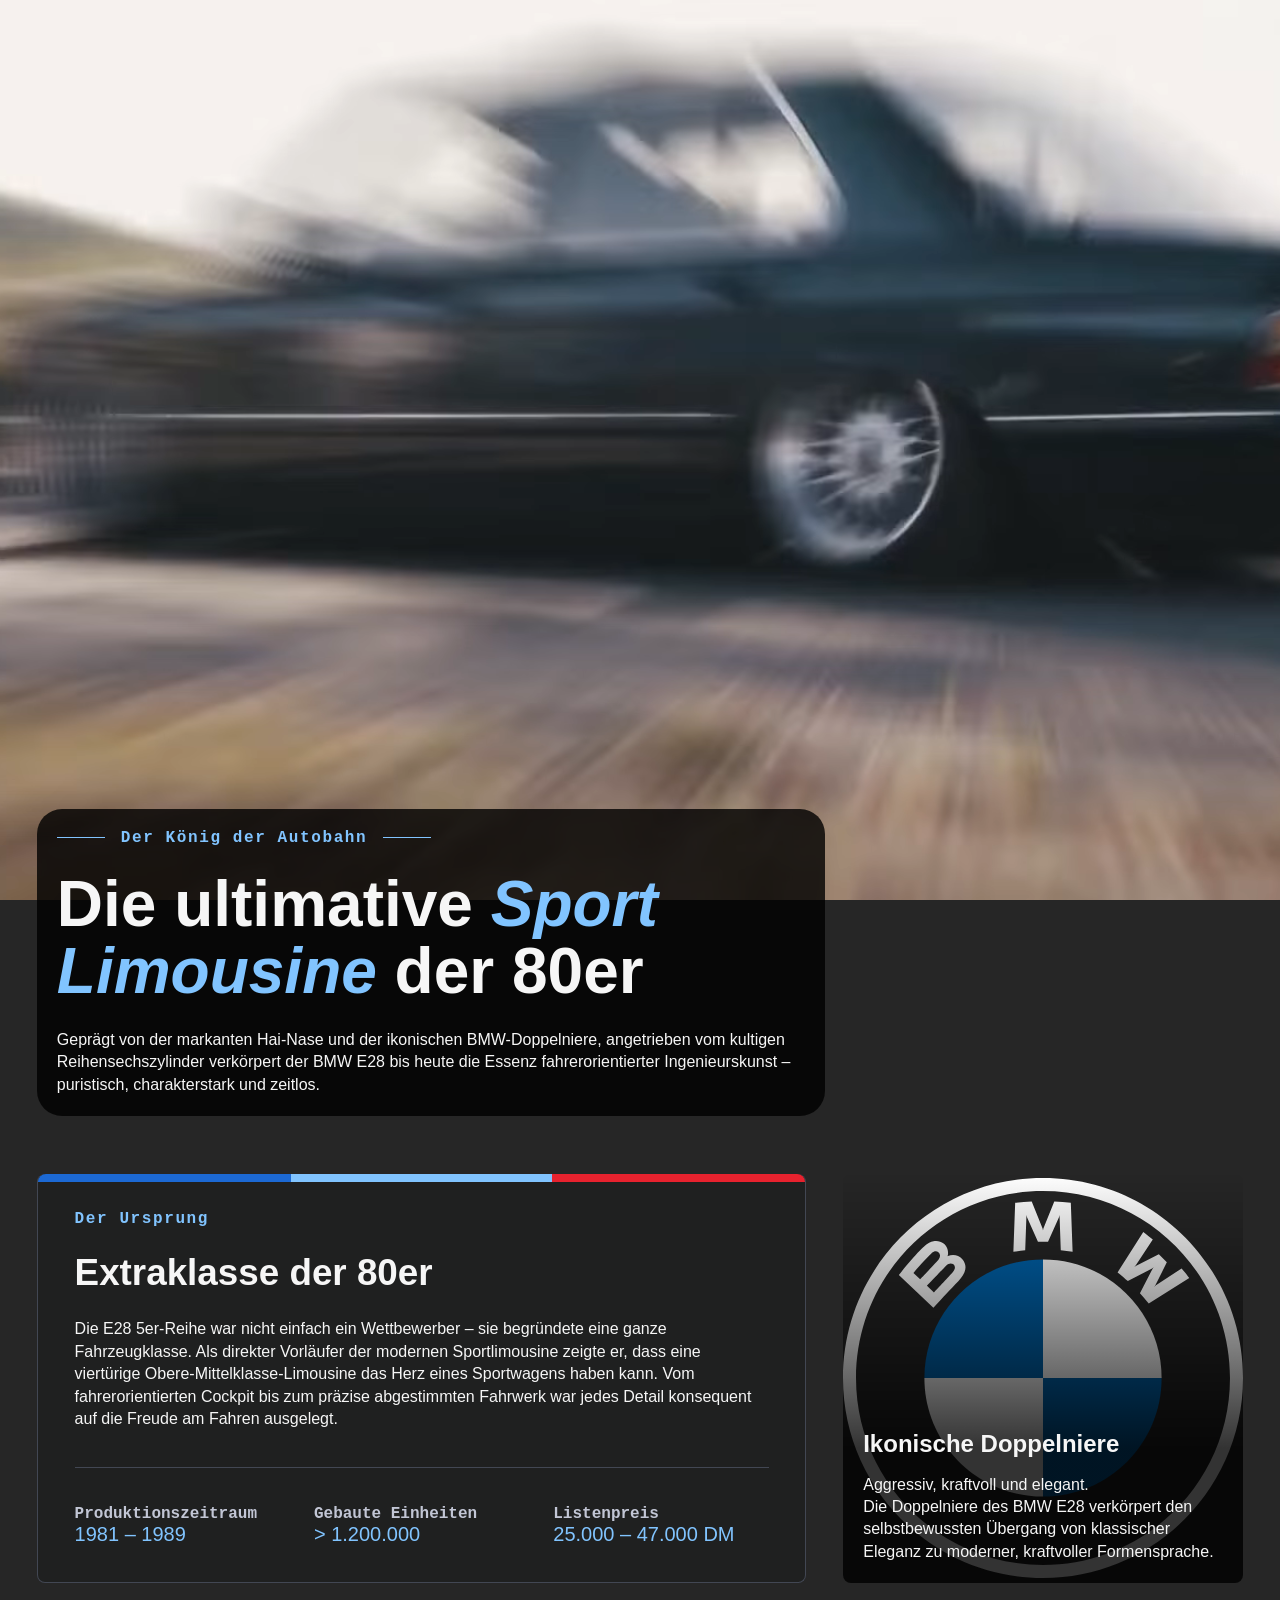
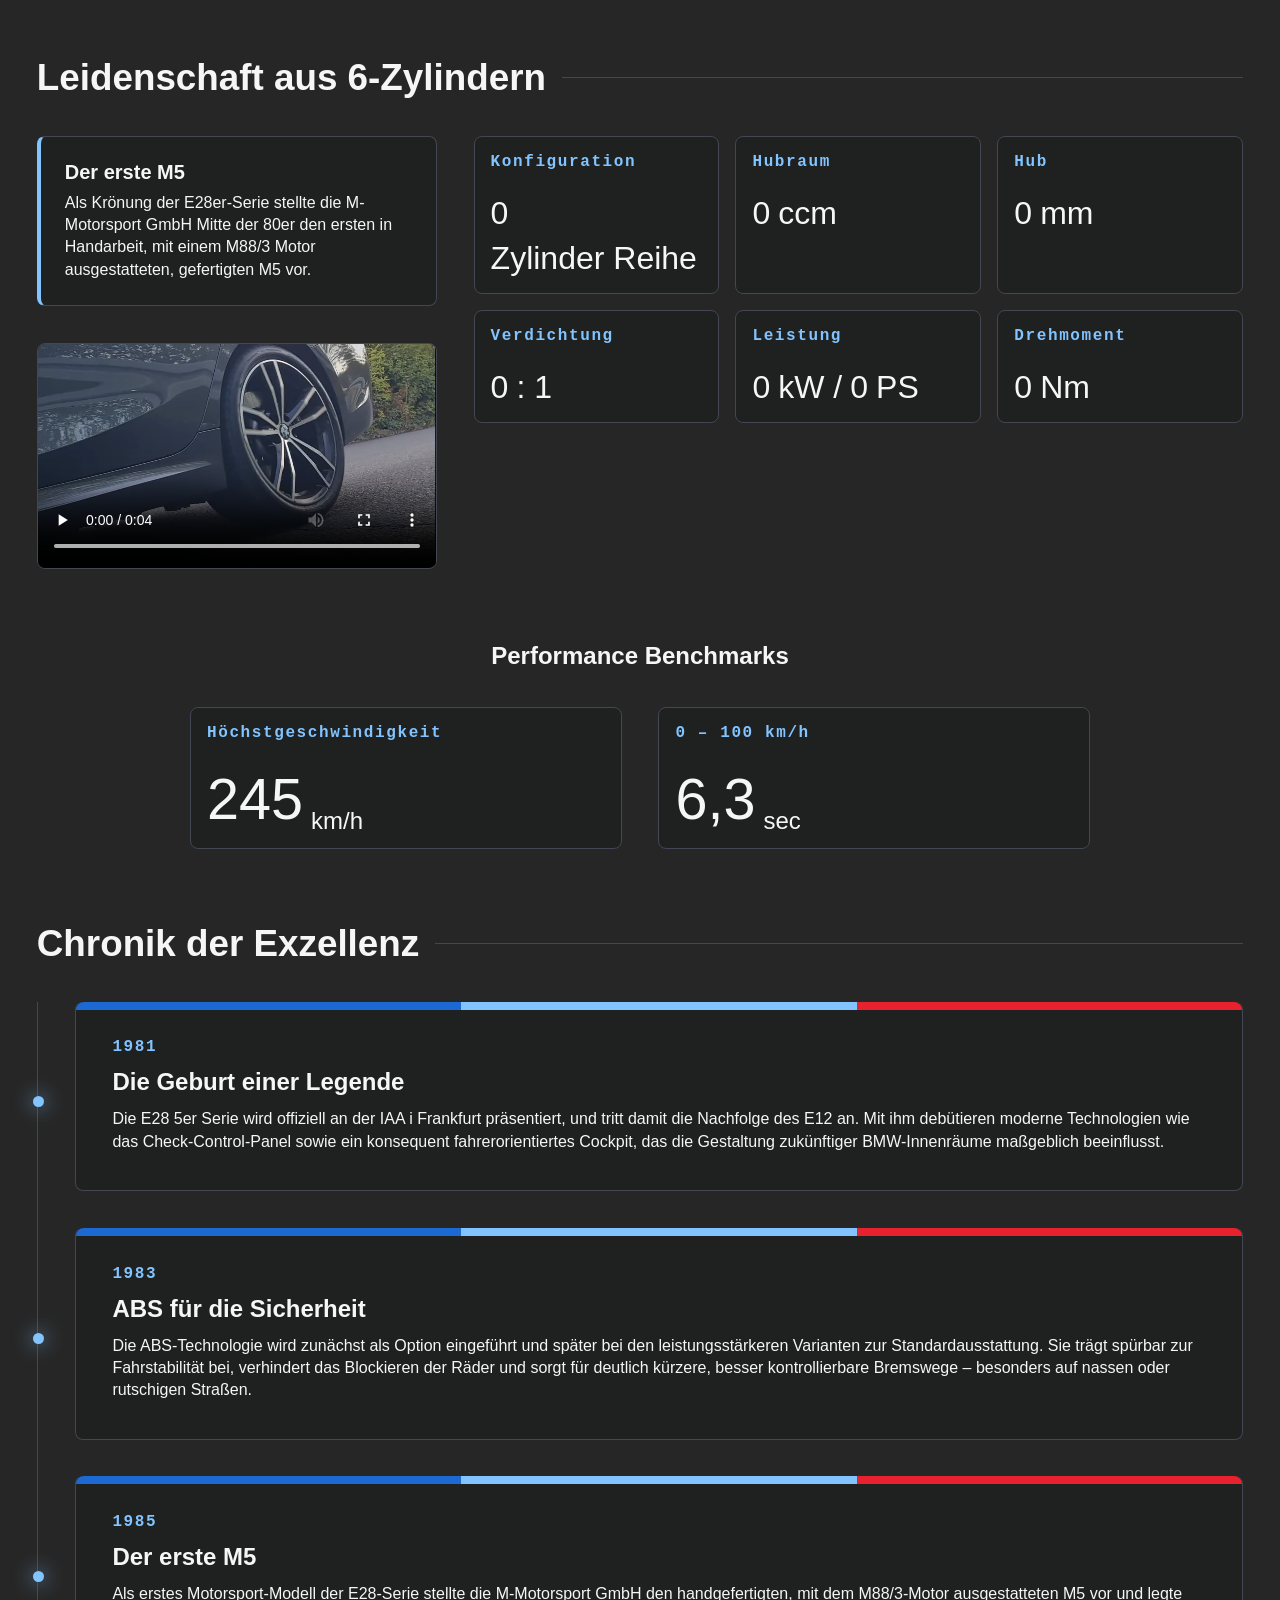
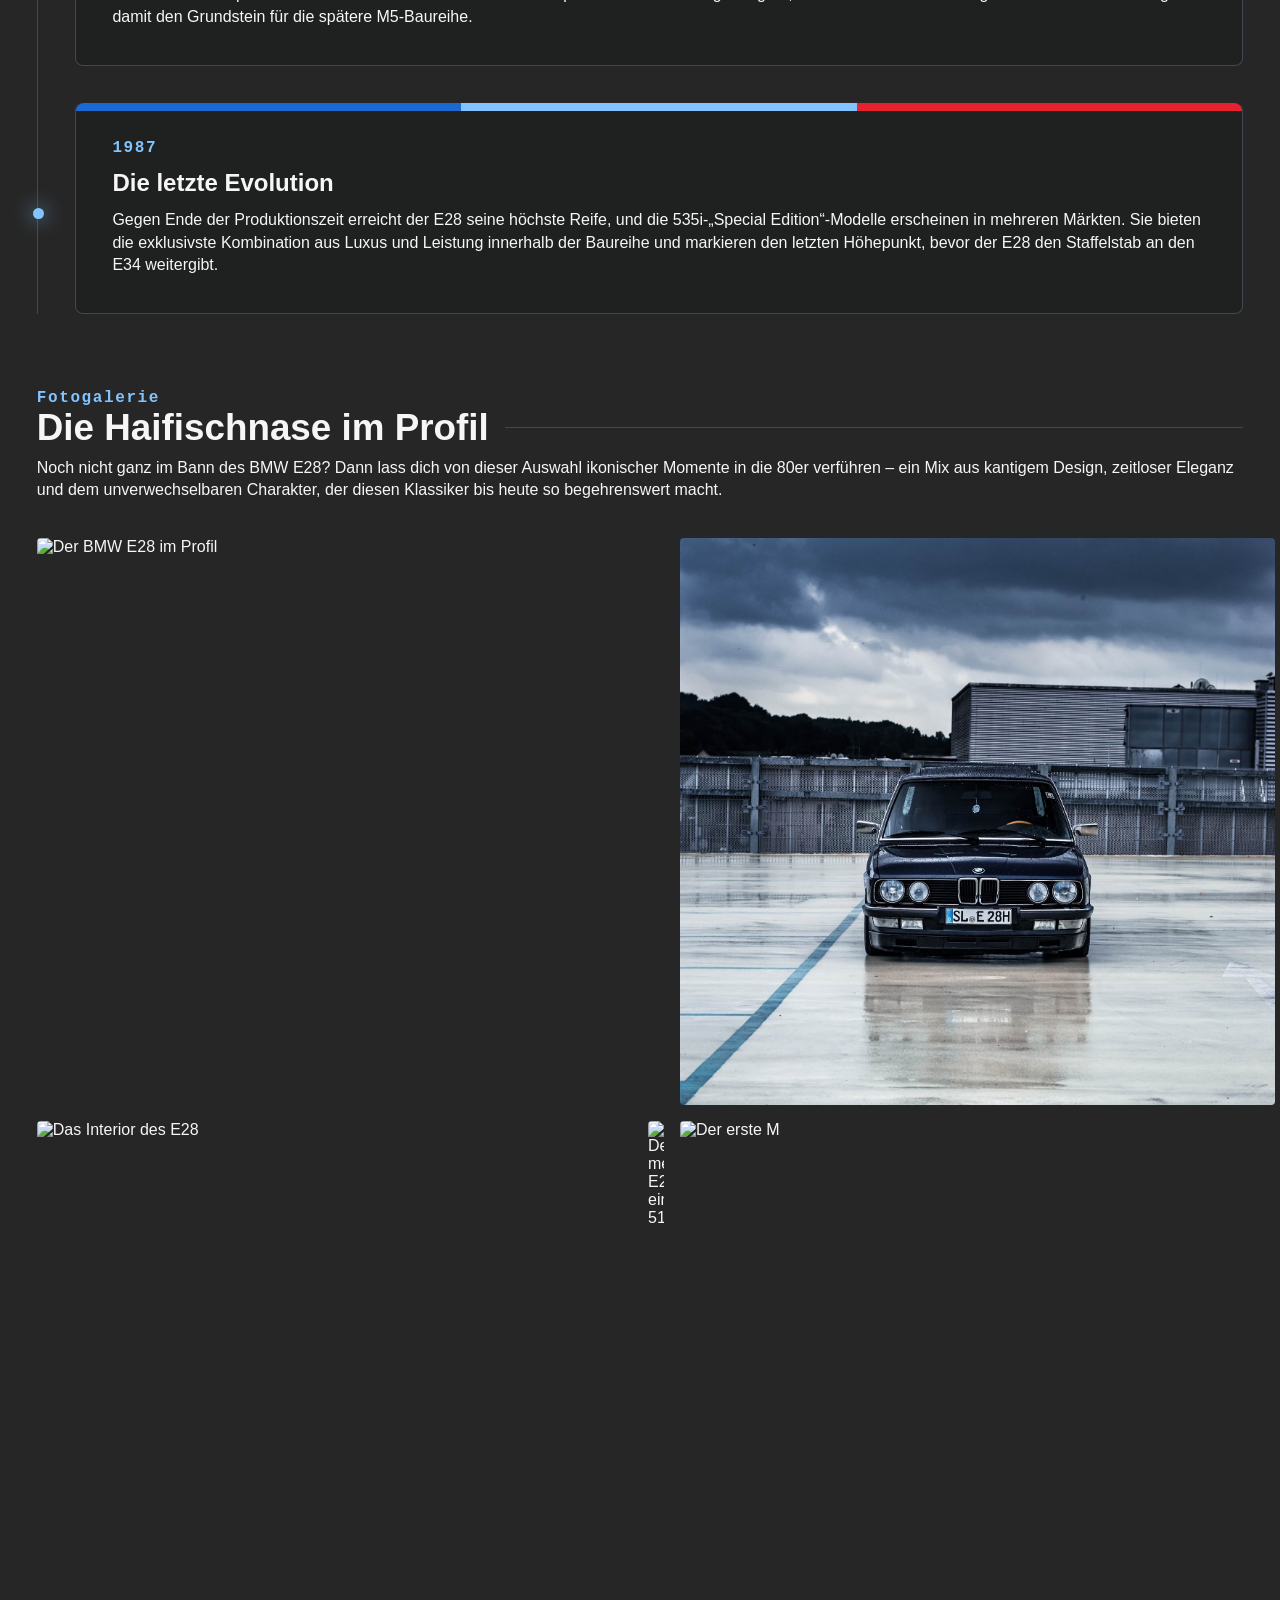
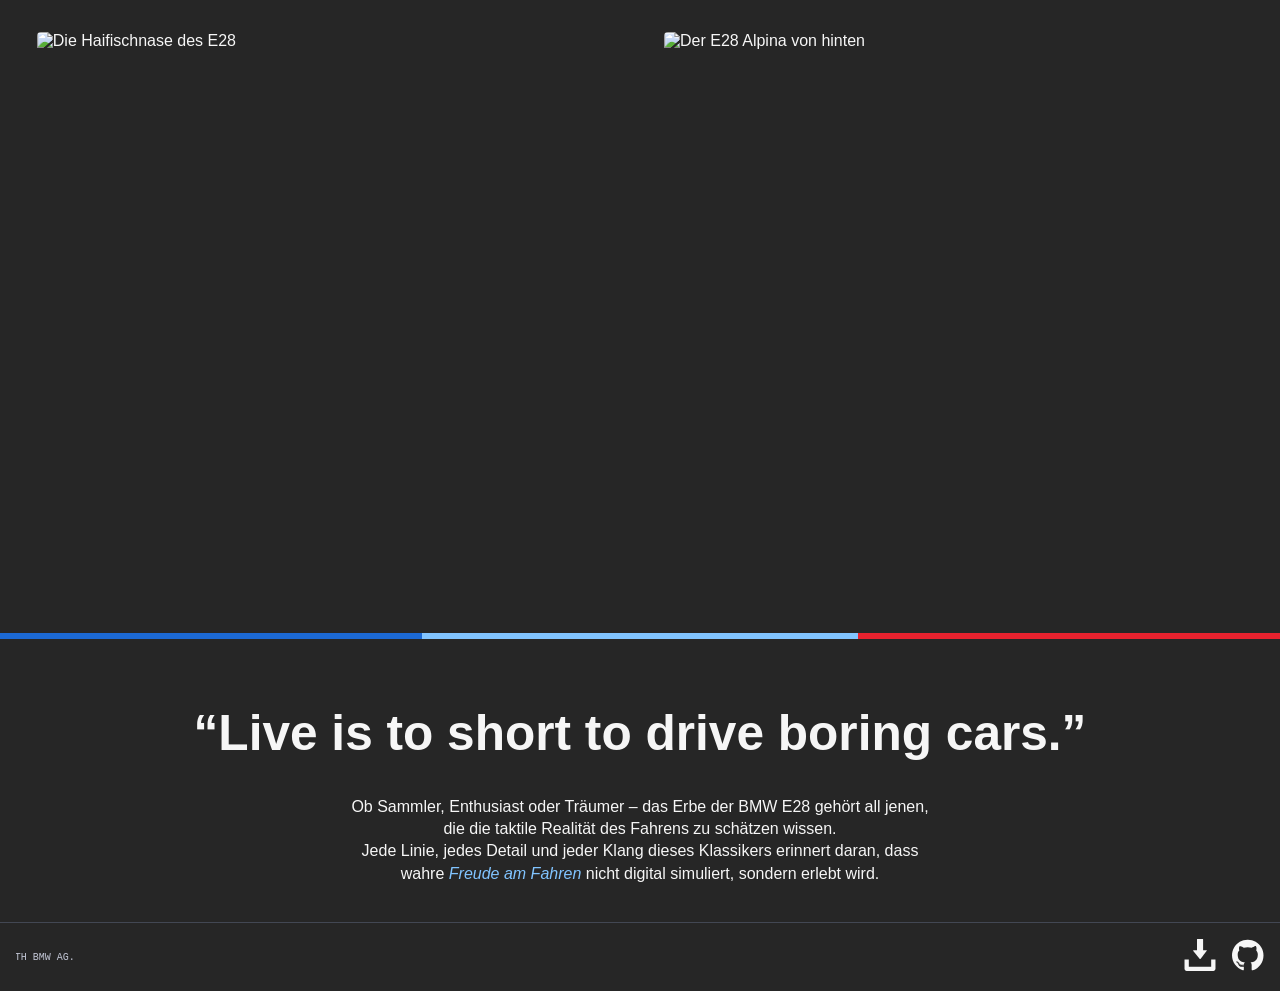
==== Jannis/index.html @ 1a9ba182 "feat: add Jannis" ====
<!DOCTYPE html>
<html lang="de">

<head>
    <meta charset="UTF-8">
    <meta name="viewport" content="width=device-width, initial-scale=1.0">
    <meta name="robots" content="no-index">
    <meta name="description" content="Eine Liebhaberseite für den BMW E28, ein Autobahnstar der Extraklasse in den 80ern.">
    <meta name="keywords" content="BMW, E28, 520i, cars, oldtimer">
    <meta name="author" content="Jannis Dickel">
    <link rel="shortcut icon" href="./favicon.ico" type="image/x-icon">
    <link rel="stylesheet" href="style.css">
    <title>BMW E28</title>
</head>

<body>
    <section class="vid">
        <div class="holder">
            <video preload="auto" autoplay muted loop playsinline>
                <source src="./assets/e28.mp4" type="video/mp4">
                <source src="./assets/e28.webm" type="video/webm">
                <source src="./assets/e28.avi" type="video/avi">
                Dieser Browser unterstützt keine Video-tags!
            </video>
        </div>
        <div class="story">
            <div>
                <div class="banner">
                    <div class="headline">
                        <span class="tagline">Der König der Autobahn</span>
                    </div>
                    <h1>
                        Die ultimative <span class="highlight-span">Sport Limousine</span> der 80er
                    </h1>
                    <p>
                        Geprägt von der markanten Hai-Nase und der ikonischen BMW-Doppelniere, angetrieben vom kultigen
                        Reihensechszylinder verkörpert der BMW E28 bis heute die Essenz fahrerorientierter
                        Ingenieurskunst &#8211; puristisch, charakterstark und zeitlos.
                    </p>
                </div>

                <div id="faf">
                    <div class="card">
                        <div class="text-section">
                            <span class="tagline">Der Ursprung</span>
                            <h2>Extraklasse der 80er</h2>
                            <p>
                                Die E28 5er-Reihe war nicht einfach ein Wettbewerber &#8211; sie begründete eine ganze
                                Fahrzeugklasse. Als direkter Vorläufer der modernen Sportlimousine zeigte er, dass eine
                                viertürige
                                Obere-Mittelklasse-Limousine das Herz eines Sportwagens haben kann. Vom
                                fahrerorientierten Cockpit
                                bis zum präzise abgestimmten Fahrwerk war jedes Detail konsequent auf die Freude am
                                Fahren
                                ausgelegt.
                            </p>
                        </div>

                        <div class="modell-data">

                            <div class="modell-data-box">
                                <h3>Produktionszeitraum</h3>
                                <p>1981 &#8211; 1989</p>
                            </div>
                            <div class="modell-data-box">
                                <h3>Gebaute Einheiten</h3>
                                <p>> 1.200.000</p>
                            </div>
                            <div class="modell-data-box">
                                <h3>Listenpreis</h3>
                                <p>25.000 &#8211; 47.000 DM</p>
                            </div>

                        </div>
                    </div>

                    <figure class="img-card">
                        <div></div>
                        <figcaption class="text-section">
                                <h2>Ikonische Doppelniere</h2>
                                <p>
                                    Aggressiv, kraftvoll und elegant. <br>
                                    Die Doppelniere des BMW E28 verkörpert den selbstbewussten Übergang
                                    von klassischer Eleganz zu moderner, kraftvoller Formensprache.
                                </p>
                            </figcaption>
                    </figure>

                </div>
            </div>
        </div>
    </section>

    <div id="wrapper">
        <section id="specs">
            <h2>Leidenschaft aus 6-Zylindern</h2>
            <div>
                <div class="specs">
                    <div class="left-text">
                        <div class="text-section">
                            <h3>Der erste M5</h3>
                            <p>
                                Als Krönung der E28er-Serie stellte die M-Motorsport GmbH Mitte der 80er den ersten in
                                Handarbeit, mit einem M88/3 Motor ausgestatteten, gefertigten M5 vor.
                            </p>
                        </div>

                        <video controls preload="auto" playsinline>
                            <source src="./assets/BMWShot.mp4" type="video/mp4">
                            <source src="./assets/BMWShot.webm" type="video/webm">
                            <source src="./assets/BMWShot.avi" type="video/avi">
                            Dieser Browser unterstützt keine Video-tags!
                        </video>
                    </div>

                    <div class="spec-grid">
                        <div class="spec-box">
                            <div class="icon"></div>
                            <h4>Konfiguration</h4>
                            <div class="counter">
                                <span data-count="6">0</span>
                                <p>Zylinder Reihe</p>
                            </div>
                        </div>
                        <div class="spec-box">
                            <div class="icon"></div>
                            <h4>Hubraum</h4>
                            <div class="counter">
                                <span data-count="3453">0</span>
                                <p>ccm</p>
                            </div>
                        </div>
                        <div class="spec-box">
                            <div class="icon"></div>
                            <h4>Hub</h4>
                            <div class="counter">
                                <span data-count="84">0</span>
                                <p>mm</p>
                            </div>
                        </div>
                        <div class="spec-box">
                            <div class="icon"></div>
                            <h4>Verdichtung</h4>
                            <div class="counter">
                                <span data-count="10.5">0</span>
                                <p>: 1</p>
                            </div>
                        </div>
                        <div class="spec-box">
                            <div class="icon"></div>
                            <h4>Leistung</h4>
                            <div class="counter">
                                <span data-count="240">0</span>
                                <p>kW /</p>
                                <span data-count="286">0</span>
                                <p>PS</p>
                            </div>
                        </div>
                        <div class="spec-box">
                            <div class="icon"></div>
                            <h4>Drehmoment</h4>
                            <div class="counter">
                                <span data-count="340">0</span>
                                <p>Nm</p>
                            </div>
                        </div>
                    </div>
                </div>
            </div>
        </section>

        <section id="performance-benchmarks">
            <h3>Performance Benchmarks</h3>
            <div>
                <div class="performance-card">
                    <h4>Höchstgeschwindigkeit</h4>
                    <div>
                        <span>245</span>
                        <p>km/h</p>
                    </div>
                </div>
                <div class="performance-card">
                    <h4>0 &#8211; 100 km/h</h4>
                    <div>
                        <span>6,3</span>
                        <p>sec</p>
                    </div>
                </div>
            </div>
        </section>

        <section id="history">
            <h2>Chronik der Exzellenz</h2>

            <div class="timeline">
                <div class="card timeline-box">
                    <div class="spot"></div>
                    <span class="tagline">1981</span>
                    <h3>Die Geburt einer Legende</h3>
                    <p>
                        Die E28 5er Serie wird offiziell an der IAA i Frankfurt präsentiert, und tritt damit die
                        Nachfolge
                        des E12 an. Mit ihm debütieren moderne Technologien wie das Check-Control-Panel sowie ein
                        konsequent
                        fahrerorientiertes Cockpit, das die Gestaltung zukünftiger BMW-Innenräume maßgeblich
                        beeinflusst.
                    </p>
                </div>

                <div class="card timeline-box">
                    <div class="spot"></div>
                    <span class="tagline">1983</span>
                    <h3>ABS für die Sicherheit</h3>
                    <p>
                        Die ABS-Technologie wird zunächst als Option eingeführt und später bei den leistungsstärkeren
                        Varianten zur Standardausstattung. Sie trägt spürbar zur Fahrstabilität bei, verhindert das
                        Blockieren der Räder und sorgt für deutlich kürzere, besser kontrollierbare Bremswege &#8211;
                        besonders auf nassen oder rutschigen Straßen.
                    </p>
                </div>

                <div class="card timeline-box">
                    <div class="spot"></div>
                    <span class="tagline">1985</span>
                    <h3>Der erste M5</h3>
                    <p>
                        Als erstes Motorsport-Modell der E28-Serie stellte die M-Motorsport GmbH den handgefertigten,
                        mit
                        dem M88/3-Motor ausgestatteten M5 vor und legte damit den Grundstein für die spätere
                        M5-Baureihe.
                    </p>
                </div>

                <div class="card timeline-box">
                    <div class="spot"></div>
                    <span class="tagline">1987</span>
                    <h3>Die letzte Evolution</h3>
                    <p>
                        Gegen Ende der Produktionszeit erreicht der E28 seine höchste Reife, und die 535i-„Special
                        Edition“-Modelle erscheinen in mehreren Märkten. Sie bieten die exklusivste Kombination aus
                        Luxus
                        und Leistung innerhalb der Baureihe und markieren den letzten Höhepunkt, bevor der E28 den
                        Staffelstab an den E34 weitergibt.
                    </p>
                </div>

            </div>
        </section>

        <section id="gallery">
            <span class="tagline">Fotogalerie</span>
            <h2>Die Haifischnase im Profil</h2>
            <p>
                Noch nicht ganz im Bann des BMW E28? Dann lass dich von dieser Auswahl ikonischer Momente in die 80er
                verführen &#8211; ein Mix aus kantigem Design, zeitloser Eleganz und dem unverwechselbaren Charakter,
                der
                diesen Klassiker bis heute so begehrenswert macht.
            </p>

            <div class="gallery">
                <img id="tl" src="./assets/gallery-full.jpg" alt="Der BMW E28 im Profil">
                <img id="tr" src="./assets/gallery-front.jpg" alt="Die Front des E28">
                <img id="ml" src="./assets/gallery-interior.webp" alt="Das Interior des E28">
                <img id="mm" src="./assets/gallery-side.jpeg" alt="Der meistverkaufte E28, ein 518i">
                <img id="mr" src="./assets/gallery-e28-m5-logo.jpg" alt="Der erste M">
                <img id="bl" src="./assets/gallery-sharknose.jpg" alt="Die Haifischnase des E28">
                <img id="br" src="./assets/gallery-e28-alpina.jpg" alt="Der E28 Alpina von hinten">
            </div>
        </section>
    </div>

    <section id="quote-section">
        <h1 id="quote">“Live is to short to drive boring cars.”</h1>
        <p>
            Ob Sammler, Enthusiast oder Träumer &#8211; das Erbe der BMW E28 gehört all jenen,
            die die taktile Realität des Fahrens zu schätzen wissen.
            <br>
            Jede Linie, jedes Detail und jeder Klang dieses Klassikers erinnert daran,
            dass wahre <span class="highlight-span">Freude am Fahren</span> nicht digital simuliert, sondern erlebt
            wird.
        </p>
        <audio id="audio">
            <source src="./assets/ding.mp3" type="audio/mp3">
            <source src="./assets/ding.ogg" type="audio/ogg">
            <source src="./assets/ding.wav" type="audio/wav">
            Dieser Browser unterstützt keine Audio-tags!
        </audio>
    </section>

    <footer>
        <canvas id="marquee" width="800" height="30"></canvas>
        <div>
            <a href="./e28_specs.pdf">
                <svg version="1.1" id="Capa_1" xmlns="http://www.w3.org/2000/svg"
                    xmlns:xlink="http://www.w3.org/1999/xlink" viewBox="0 0 29.978 29.978" xml:space="preserve">
                    <g>
                        <path
                            d="M25.462,19.105v6.848H4.515v-6.848H0.489v8.861c0,1.111,0.9,2.012,2.016,2.012h24.967c1.115,0,2.016-0.9,2.016-2.012 v-8.861H25.462z">
                        </path>
                        <path
                            d="M14.62,18.426l-5.764-6.965c0,0-0.877-0.828,0.074-0.828s3.248,0,3.248,0s0-0.557,0-1.416c0-2.449,0-6.906,0-8.723 c0,0-0.129-0.494,0.615-0.494c0.75,0,4.035,0,4.572,0c0.536,0,0.524,0.416,0.524,0.416c0,1.762,0,6.373,0,8.742 c0,0.768,0,1.266,0,1.266s1.842,0,2.998,0c1.154,0,0.285,0.867,0.285,0.867s-4.904,6.51-5.588,7.193 C15.092,18.979,14.62,18.426,14.62,18.426z">
                        </path>
                    </g>
                </svg>
            </a>
            <a target="_blank" href="https://github.com/SirDaywalker/E28">
                <svg viewBox="0 -0.5 25 25" xmlns="http://www.w3.org/2000/svg">
                    <path
                        d="m12.301 0h.093c2.242 0 4.34.613 6.137 1.68l-.055-.031c1.871 1.094 3.386 2.609 4.449 4.422l.031.058c1.04 1.769 1.654 3.896 1.654 6.166 0 5.406-3.483 10-8.327 11.658l-.087.026c-.063.02-.135.031-.209.031-.162 0-.312-.054-.433-.144l.002.001c-.128-.115-.208-.281-.208-.466 0-.005 0-.01 0-.014v.001q0-.048.008-1.226t.008-2.154c.007-.075.011-.161.011-.249 0-.792-.323-1.508-.844-2.025.618-.061 1.176-.163 1.718-.305l-.076.017c.573-.16 1.073-.373 1.537-.642l-.031.017c.508-.28.938-.636 1.292-1.058l.006-.007c.372-.476.663-1.036.84-1.645l.009-.035c.209-.683.329-1.468.329-2.281 0-.045 0-.091-.001-.136v.007c0-.022.001-.047.001-.072 0-1.248-.482-2.383-1.269-3.23l.003.003c.168-.44.265-.948.265-1.479 0-.649-.145-1.263-.404-1.814l.011.026c-.115-.022-.246-.035-.381-.035-.334 0-.649.078-.929.216l.012-.005c-.568.21-1.054.448-1.512.726l.038-.022-.609.384c-.922-.264-1.981-.416-3.075-.416s-2.153.152-3.157.436l.081-.02q-.256-.176-.681-.433c-.373-.214-.814-.421-1.272-.595l-.066-.022c-.293-.154-.64-.244-1.009-.244-.124 0-.246.01-.364.03l.013-.002c-.248.524-.393 1.139-.393 1.788 0 .531.097 1.04.275 1.509l-.01-.029c-.785.844-1.266 1.979-1.266 3.227 0 .025 0 .051.001.076v-.004c-.001.039-.001.084-.001.13 0 .809.12 1.591.344 2.327l-.015-.057c.189.643.476 1.202.85 1.693l-.009-.013c.354.435.782.793 1.267 1.062l.022.011c.432.252.933.465 1.46.614l.046.011c.466.125 1.024.227 1.595.284l.046.004c-.431.428-.718 1-.784 1.638l-.001.012c-.207.101-.448.183-.699.236l-.021.004c-.256.051-.549.08-.85.08-.022 0-.044 0-.066 0h.003c-.394-.008-.756-.136-1.055-.348l.006.004c-.371-.259-.671-.595-.881-.986l-.007-.015c-.198-.336-.459-.614-.768-.827l-.009-.006c-.225-.169-.49-.301-.776-.38l-.016-.004-.32-.048c-.023-.002-.05-.003-.077-.003-.14 0-.273.028-.394.077l.007-.003q-.128.072-.08.184c.039.086.087.16.145.225l-.001-.001c.061.072.13.135.205.19l.003.002.112.08c.283.148.516.354.693.603l.004.006c.191.237.359.505.494.792l.01.024.16.368c.135.402.38.738.7.981l.005.004c.3.234.662.402 1.057.478l.016.002c.33.064.714.104 1.106.112h.007c.045.002.097.002.15.002.261 0 .517-.021.767-.062l-.027.004.368-.064q0 .609.008 1.418t.008.873v.014c0 .185-.08.351-.208.466h-.001c-.119.089-.268.143-.431.143-.075 0-.147-.011-.214-.032l.005.001c-4.929-1.689-8.409-6.283-8.409-11.69 0-2.268.612-4.393 1.681-6.219l-.032.058c1.094-1.871 2.609-3.386 4.422-4.449l.058-.031c1.739-1.034 3.835-1.645 6.073-1.645h.098-.005zm-7.64 17.666q.048-.112-.112-.192-.16-.048-.208.032-.048.112.112.192.144.096.208-.032zm.497.545q.112-.08-.032-.256-.16-.144-.256-.048-.112.08.032.256.159.157.256.047zm.48.72q.144-.112 0-.304-.128-.208-.272-.096-.144.08 0 .288t.272.112zm.672.673q.128-.128-.064-.304-.192-.192-.32-.048-.144.128.064.304.192.192.32.044zm.913.4q.048-.176-.208-.256-.24-.064-.304.112t.208.24q.24.097.304-.096zm1.009.08q0-.208-.272-.176-.256 0-.256.176 0 .208.272.176.256.001.256-.175zm.929-.16q-.032-.176-.288-.144-.256.048-.224.24t.288.128.225-.224z">
                    </path>
                </svg>
            </a>
        </div>
    </footer>
    <script src="./playAudio.js"></script>
    <script src="./counters.js"></script>
    <script src="./marquee.js"></script>
</body>

</html>
---- Jannis/style.css ----
:root {
    --bmw-blue: #1c69d4;
    --m-light-blue: #81c4ff;
    --m-red: #e7222e;
    --background-gray: #262626;
    --card-gray: #1f2020;
    --border-gray: #424753;
    --font-light: #f6f6f6;
    --font-dark: #c2c6d5;

    --space-s: clamp(1rem, 0.85rem + 0.5vw, 1.5rem);
    --space-m: clamp(1.5rem, 1.1rem + 1.5vw, 3rem);
    --space-l: clamp(2rem, 1.2rem + 3vw, 4rem);
}

*,
*::before,
*::after {
    box-sizing: border-box;
    padding: 0;
    margin: 0;
    font-family: sans-serif;
    color: var(--font-light);
}

html {
    scroll-behavior: smooth;
}

body {
    background-color: var(--background-gray);
    overflow-x: hidden;
}

section {
    background-color: var(--background-gray);
    padding: var(--space-m);
}

section > h2 {
    display: flex;
    align-items: center;
    gap: 1rem;
    margin-bottom: var(--space-m);
}

section > h2::after {
    content: "";
    height: 1px;
    background: var(--border-gray);
    flex-grow: 1;
}

p {
    line-height: 1.4rem;
}

.tagline {
    font-family: "Courier New", monospace;
    color: var(--m-light-blue);
    letter-spacing: 0.1rem;
    font-size: 1rem;
    font-weight: bold;
}

h1 {
    font-size: clamp(2.25rem, 1.6rem + 3vw, 5.25rem);
    line-height: 1.05;
}

h2 {
    font-size: clamp(1.75rem, 1.5rem + 1vw, 2.5rem);
}

h3 {
    font-size: 1.25rem;
}

h4 {
    font-family: "Courier New", monospace;
    font-size: 1rem;
    color: var(--m-light-blue);
    letter-spacing: 1.6px;
    margin-bottom: 1.5rem;
}

.highlight-span {
    font-style: italic;
    color: var(--m-light-blue);
}

#wrapper, .story {
    width: 100%;
    max-width: 1400px;
    margin: 0 auto;
}

/* ---------- video section ---------- */

.vid {
    height: 180vh;
    position: relative;
    padding: 0;
}

.holder {
    position: sticky;
    top: 0;
}

.vid video {
    width: 100%;
    height: 100vh;
    object-fit: cover;
}

.story {
    position: absolute;
    inset: 0;
}

.story > div {
    width: 100%;
    height: 100%;
    display: flex;
    flex-direction: column;
    justify-content: flex-end;
    gap: var(--space-l);
    padding: var(--space-m);
}

.banner {
    max-width: 788px;
    display: flex;
    flex-direction: column;
    gap: 1.5rem;
    padding: var(--space-s);
    background-color: rgba(0, 0, 0, 0.8);
    border-radius: 25px;
}

.headline {
    display: flex;
    align-items: center;
    gap: 1rem;
}

.headline::before,
.headline::after {
    content: "";
    height: 1px;
    width: 3rem;
    background: var(--m-light-blue);
    flex-shrink: 0;
}

.headline h2 {
    padding: 0 0.5rem;
}

/* ---------- Facts & Figures Section ---------- */

#faf {
    display: grid;
    grid-template-columns: minmax(0, 1fr) minmax(280px, 400px);
    gap: var(--space-m);
    align-items: start;
}

.card {
    background-color: var(--card-gray);
    max-width: 800px;
    padding: var(--space-m);
    position: relative;
    border: 1px solid var(--border-gray);
    border-top: none;
    border-radius: 8px;
}

.card::before {
    content: "";
    position: absolute;
    top: 0;
    left: 0;
    width: 100%;
    height: 8px;
    border-top-left-radius: 8px;
    border-top-right-radius: 8px;
    background: linear-gradient(
        to right,
        var(--bmw-blue) 0%,
        var(--bmw-blue) 33%,
        var(--m-light-blue) 33%,
        var(--m-light-blue) 67%,
        var(--m-red) 67%,
        var(--m-red) 100%
    );
}

.card > .text-section {
    display: flex;
    flex-direction: column;
    gap: 1.5rem;
    margin-bottom: var(--space-m);
}

.modell-data {
    display: grid;
    grid-template-columns: repeat(auto-fit, minmax(150px, 1fr));
    gap: 1.5rem;
    width: 100%;
    border-top: 1px solid var(--border-gray);
    padding-top: var(--space-m);
}

.modell-data-box > h3 {
    font-family: "Courier New", monospace;
    font-size: 1rem;
    color: var(--font-dark);
}

.modell-data-box > p {
    font-size: 1.25rem;
    color: var(--m-light-blue);
}

.img-card {
    position: relative;
    width: 100%;
    height: 100%;
    min-height: 350px;
    padding: 1rem;
    background-image: url(./assets/BMW-Logo.svg);
    background-size: contain;
    background-position: center;
    background-repeat: no-repeat;
    border-radius: 8px;
}

.img-card > div {
    position: absolute;
    top: 0;
    left: 0;
    height: 100%;
    width: 100%;
    border-radius: 8px;
    background: linear-gradient(to top, rgba(0, 0, 0, 0.8) 33%, transparent 100%);
}

.img-card > figcaption {
    position: absolute;
    bottom: 0;
    left: 0;
    width: 100%;
    height: 100%;
    display: flex;
    flex-direction: column;
    justify-content: flex-end;
    gap: 1rem;
    padding: var(--space-s);
    border-radius: 8px;
}

.img-card h2 {
    font-size: 1.5rem;
}

@media (max-width: 900px) {
    #faf {
        grid-template-columns: 1fr;
        justify-items: center;
    }

    .img-card {
        max-width: 500px;
    }
}

/* ---------- Specs section ---------- */

#specs > div {
    width: 100%;
    display: flex;
    justify-content: center;
}

.specs {
    width: 100%;
    display: grid;
    grid-template-columns: minmax(280px, 400px) 1fr;
    gap: var(--space-m);
    align-items: start;
}

.left-text {
    display: flex;
    flex-direction: column;
    gap: var(--space-m);
}

.specs .text-section {
    max-width: 100%;
    background-color: var(--card-gray);
    display: flex;
    flex-direction: column;
    gap: 0.5rem;
    padding: 1.5rem;
    border: 1px solid var(--border-gray);
    border-left: 4px solid var(--m-light-blue);
    border-radius: 8px;
}

.left-text > video {
    width: 100%;
    object-fit: contain;
    border: 1px solid var(--border-gray);
    border-radius: 8px;
}

.spec-grid {
    display: grid;
    grid-template-columns: repeat(auto-fit, minmax(220px, 1fr));
    gap: 1rem;
    align-content: start;
}

.spec-box,
.performance-card {
    background-color: var(--card-gray);
    padding: 1rem;
    border: 1px solid var(--border-gray);
    border-radius: 8px;
}

.counter {
    display: flex;
    flex-wrap: wrap;
    gap: 0.5rem;
}

.counter > span,
.counter > p {
    font-size: 2rem;
    line-height: normal;
}

@media (max-width: 1100px) {
    .specs {
        grid-template-columns: 1fr;
        justify-items: center;
        text-align: center;
    }

    .left-text {
        align-items: center;
    }
}

@media (max-width: 600px) {
    .counter > span,
    .counter > p {
        font-size: 1.5rem;
    }
}

/* ---------- Performance benchmarks ---------- */

#performance-benchmarks > h3 {
    font-family: sans-serif;
    color: var(--font-light);
    font-size: 1.5rem;
    text-align: center;
}

#performance-benchmarks > div {
    display: grid;
    grid-template-columns: repeat(auto-fit, minmax(260px, 1fr));
    max-width: 900px;
    margin: 0 auto;
    gap: var(--space-m);
    padding-top: var(--space-m);
}

.performance-card > div {
    display: flex;
    align-items: flex-end;
    gap: 0.5rem;
}

.performance-card p {
    font-size: 1.5rem;
}

.performance-card span {
    font-size: clamp(2.5rem, 2rem + 2vw, 4rem);
}

/* ---------- History timeline ---------- */

.timeline {
    position: relative;
    display: flex;
    flex-direction: column;
    border-left: 1px solid var(--border-gray);
    padding-left: var(--space-m);
    gap: var(--space-m);
}

.timeline-box {
    max-width: 1350px;
    display: flex;
    flex-direction: column;
    gap: 0.75rem;
}

.spot {
    height: 11px;
    width: 11px;
    border-radius: 50%;
    background-color: var(--m-light-blue);
    position: absolute;
    top: 50%;
    left: calc(var(--space-m) * -1 - 6px);
    filter: drop-shadow(0 0 10px var(--m-light-blue));
}

.timeline-box > h3 {
    font-size: 1.5rem;
}

/* ---------- Gallery Section ---------- */

#gallery > h2 {
    margin-bottom: 0.5rem;
}

.gallery {
    margin: var(--space-m) 0 var(--space-l) 0;
    display: grid;
    grid-template-columns: 1fr 1fr 1fr 1fr;
    grid-template-areas:
        "tl tl tl tr"
        "tl tl tl tr"
        "ml mm mm mr"
        "bl bl br br";
    gap: 1rem;
}

#tl { grid-area: tl; }
#tr { grid-area: tr; }
#ml { grid-area: ml; }
#mm { grid-area: mm; }
#mr { grid-area: mr; }
#bl { grid-area: bl; }
#br { grid-area: br; }

.gallery > img {
    width: 100%;
    height: 100%;
    aspect-ratio: 4 / 3;
    object-fit: cover;
    border-radius: 4px;
}

@media (max-width: 900px) {
    .gallery {
        grid-template-columns: 1fr 1fr;
        grid-template-areas:
            "tl tl"
            "tr tr"
            "ml mm"
            "mr bl"
            "br br";
    }
}

@media (max-width: 520px) {
    .gallery {
        grid-template-columns: 1fr;
        grid-template-areas:
            "tl"
            "tr"
            "ml"
            "mm"
            "mr"
            "bl"
            "br";
    }
}

/* ---------- Quote Section ---------- */

#quote-section {
    position: relative;
    display: flex;
    flex-direction: column;
    justify-content: center;
    align-items: center;
}

#quote-section::before {
    content: "";
    position: absolute;
    top: 0;
    left: 0;
    width: 100%;
    height: 6px;
    background: linear-gradient(
        to right,
        var(--bmw-blue) 0%,
        var(--bmw-blue) 33%,
        var(--m-light-blue) 33%,
        var(--m-light-blue) 67%,
        var(--m-red) 67%,
        var(--m-red) 100%
    );
}

#quote-section > h1 {
    margin: var(--space-m) 0;
    font-size: clamp(2rem, 1.5rem + 2vw, 4rem);
    text-align: center;
}

#quote-section > p {
    max-width: 600px;
    text-align: center;
}

/* ---------- Footer ---------- */

footer {
    display: flex;
    flex-wrap: wrap;
    justify-content: space-between;
    align-items: center;
    gap: 1rem;
    padding: 1rem;
    border-top: 1px solid var(--border-gray);
}

footer > div {
    display: flex;
    gap: 1rem;
}

footer svg {
    height: 2rem;
    width: 2rem;
    fill: var(--font-light);
    transition: fill 250ms ease-in-out;
}

footer svg:hover {
    fill: var(--bmw-blue);
}

@media (max-width: 700px) {
    section {
        padding: var(--space-m);
    }

    .story > div {
        padding: var(--space-s);
    }

    .banner {
        border-radius: 16px;
    }
}

@media (max-width: 480px) {
    .vid {
        height: 180vh;
    }

    footer {
        justify-content: center;
        text-align: center;
    }
}
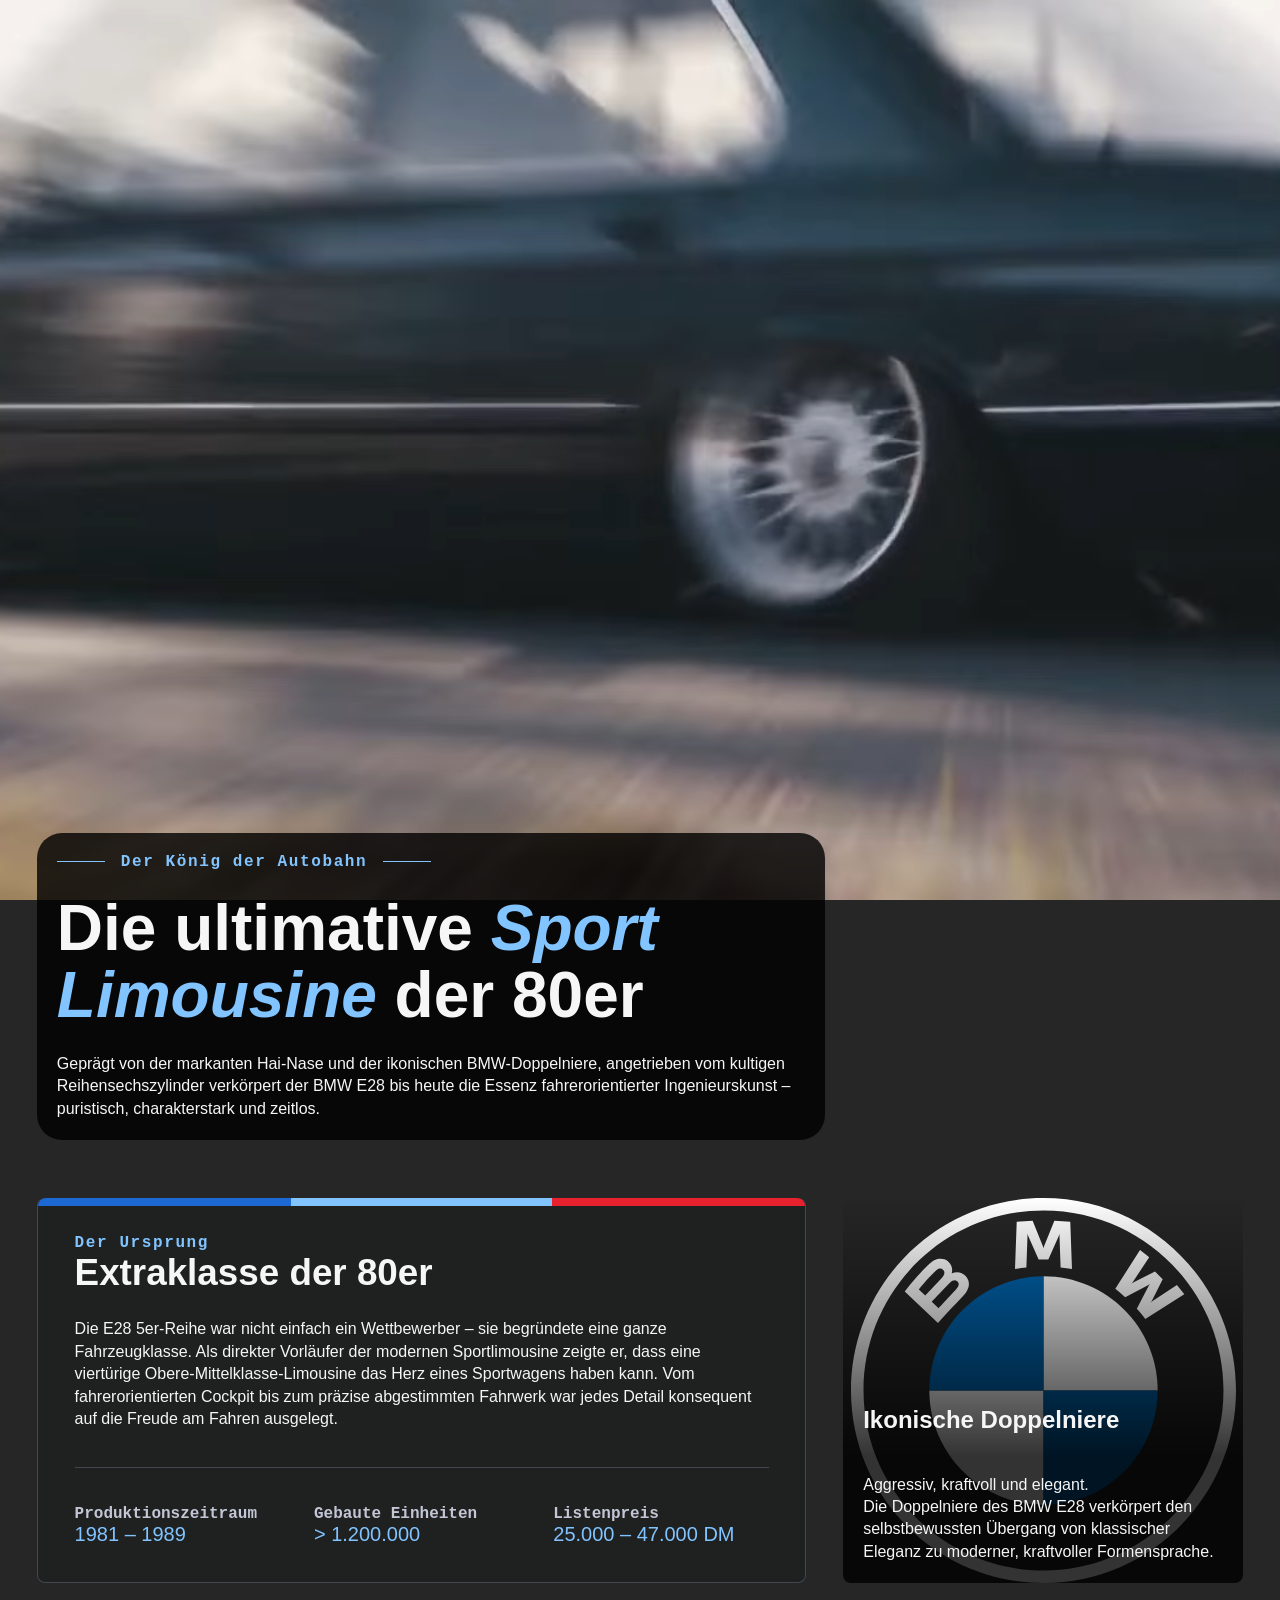
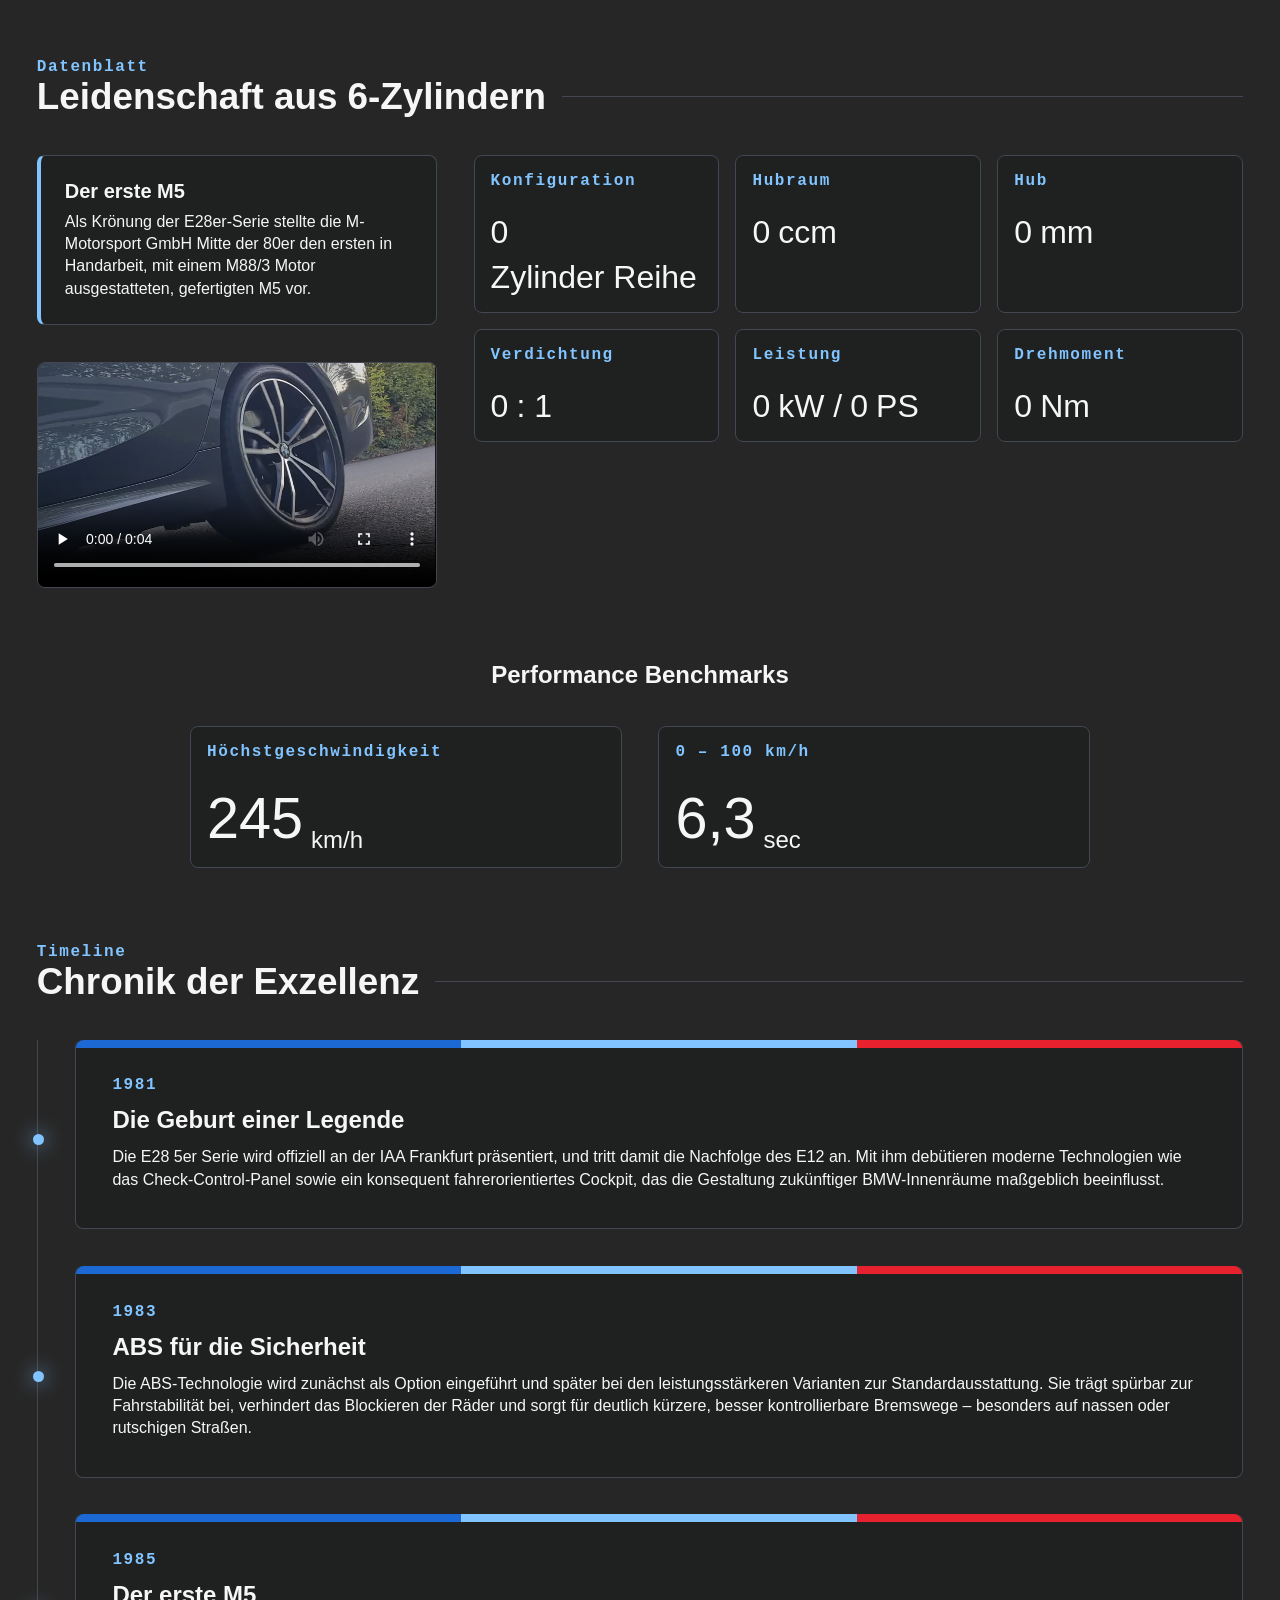
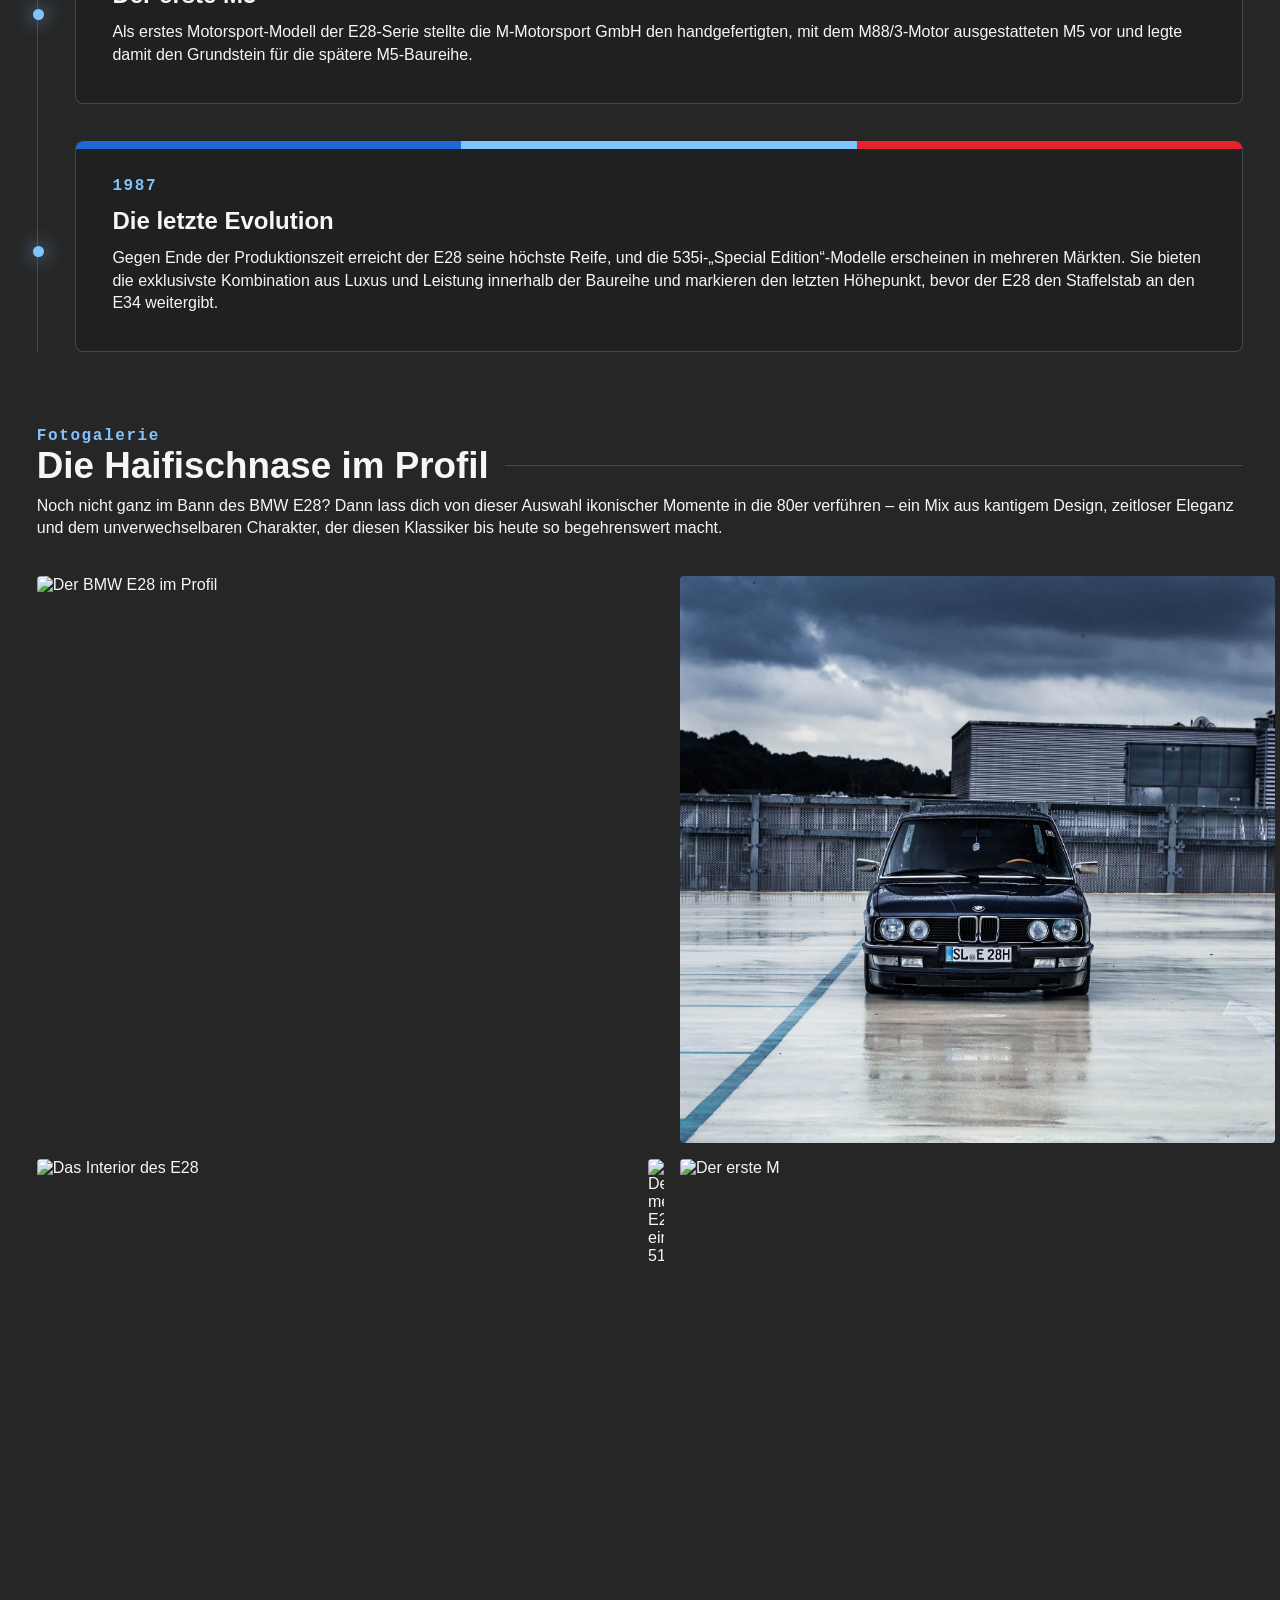
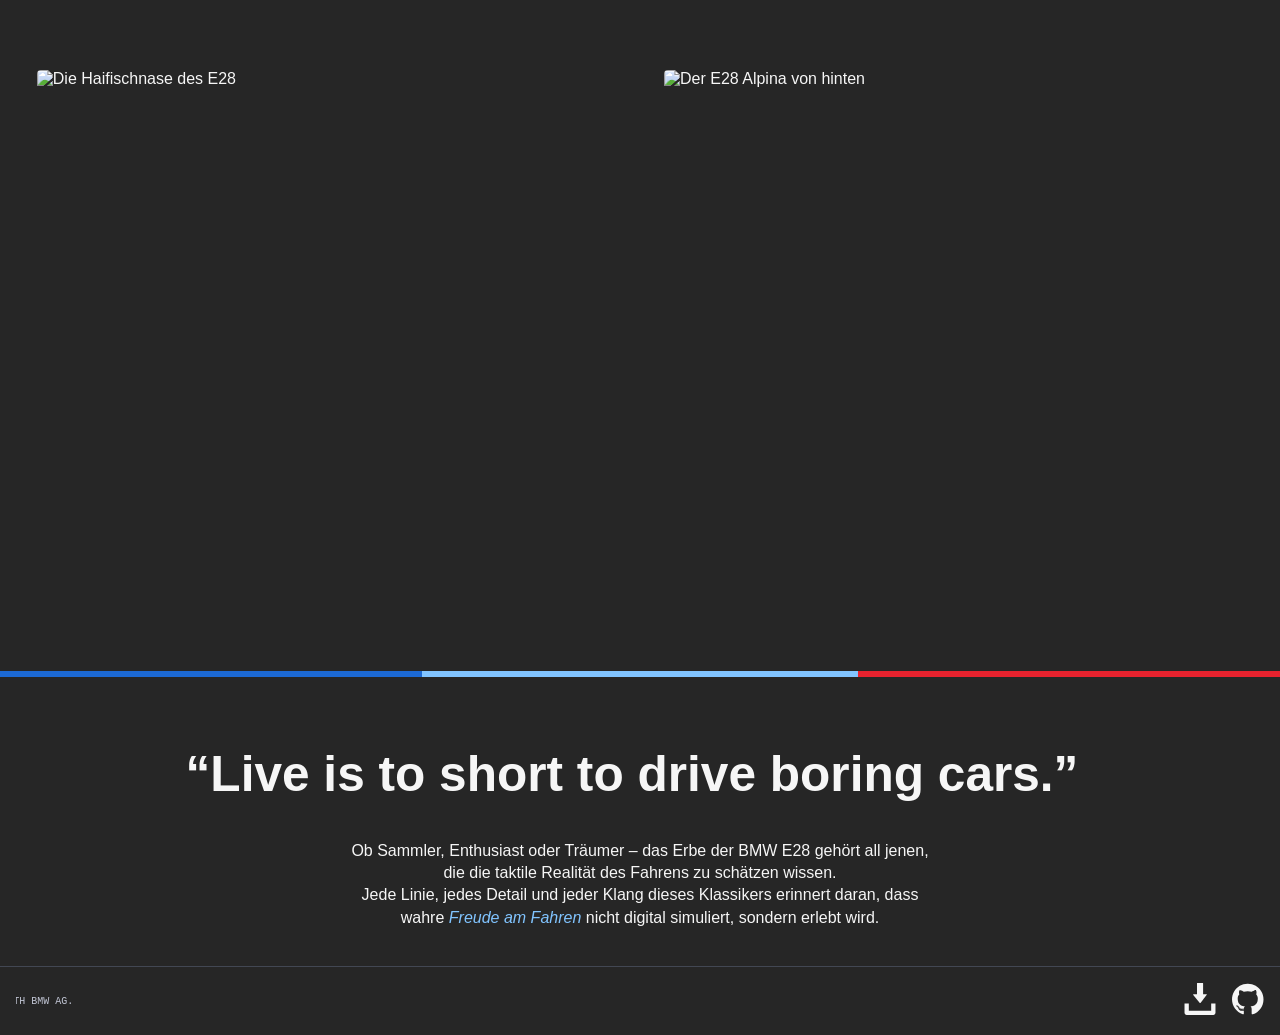
==== commit 5c2c3d0e: "fix: update to newes e28v" ====
--- a/Jannis/index.html
+++ b/Jannis/index.html
@@ -93,8 +93,8 @@
 
     <div id="wrapper">
         <section id="specs">
+            <span class="tagline">Datenblatt</span>
             <h2>Leidenschaft aus 6-Zylindern</h2>
-            <div>
                 <div class="specs">
                     <div class="left-text">
                         <div class="text-section">
@@ -166,7 +166,6 @@
                         </div>
                     </div>
                 </div>
-            </div>
         </section>
 
         <section id="performance-benchmarks">
@@ -190,6 +189,7 @@
         </section>
 
         <section id="history">
+            <span class="tagline">Timeline</span>
             <h2>Chronik der Exzellenz</h2>
 
             <div class="timeline">
@@ -198,7 +198,7 @@
                     <span class="tagline">1981</span>
                     <h3>Die Geburt einer Legende</h3>
                     <p>
-                        Die E28 5er Serie wird offiziell an der IAA i Frankfurt präsentiert, und tritt damit die
+                        Die E28 5er Serie wird offiziell an der IAA Frankfurt präsentiert, und tritt damit die
                         Nachfolge
                         des E12 an. Mit ihm debütieren moderne Technologien wie das Check-Control-Panel sowie ein
                         konsequent
@@ -270,7 +270,7 @@
     </div>
 
     <section id="quote-section">
-        <h1 id="quote">“Live is to short to drive boring cars.”</h1>
+        <h2 id="quote">“Live is to short to drive boring cars.”</h2>
         <p>
             Ob Sammler, Enthusiast oder Träumer &#8211; das Erbe der BMW E28 gehört all jenen,
             die die taktile Realität des Fahrens zu schätzen wissen.
--- a/Jannis/style.css
+++ b/Jannis/style.css
@@ -131,12 +131,13 @@
 
 .banner {
     max-width: 788px;
-    display: flex;
-    flex-direction: column;
-    gap: 1.5rem;
     padding: var(--space-s);
     background-color: rgba(0, 0, 0, 0.8);
     border-radius: 25px;
+}
+
+.banner > h1 {
+    margin: 1.5rem 0;
 }
 
 .headline {
@@ -169,7 +170,7 @@
 
 .card {
     background-color: var(--card-gray);
-    max-width: 800px;
+    max-width: 788px;
     padding: var(--space-m);
     position: relative;
     border: 1px solid var(--border-gray);
@@ -200,8 +201,11 @@
 .card > .text-section {
     display: flex;
     flex-direction: column;
-    gap: 1.5rem;
     margin-bottom: var(--space-m);
+}
+
+.text-section > h2 {
+    margin-bottom: 1.5rem;
 }
 
 .modell-data {
@@ -278,12 +282,6 @@
 
 /* ---------- Specs section ---------- */
 
-#specs > div {
-    width: 100%;
-    display: flex;
-    justify-content: center;
-}
-
 .specs {
     width: 100%;
     display: grid;
@@ -349,6 +347,10 @@
         grid-template-columns: 1fr;
         justify-items: center;
         text-align: center;
+    }
+
+    .spec-grid {
+        grid-template-columns: 1fr 1fr;
     }
 
     .left-text {
@@ -516,7 +518,7 @@
     );
 }
 
-#quote-section > h1 {
+#quote-section > h2 {
     margin: var(--space-m) 0;
     font-size: clamp(2rem, 1.5rem + 2vw, 4rem);
     text-align: center;
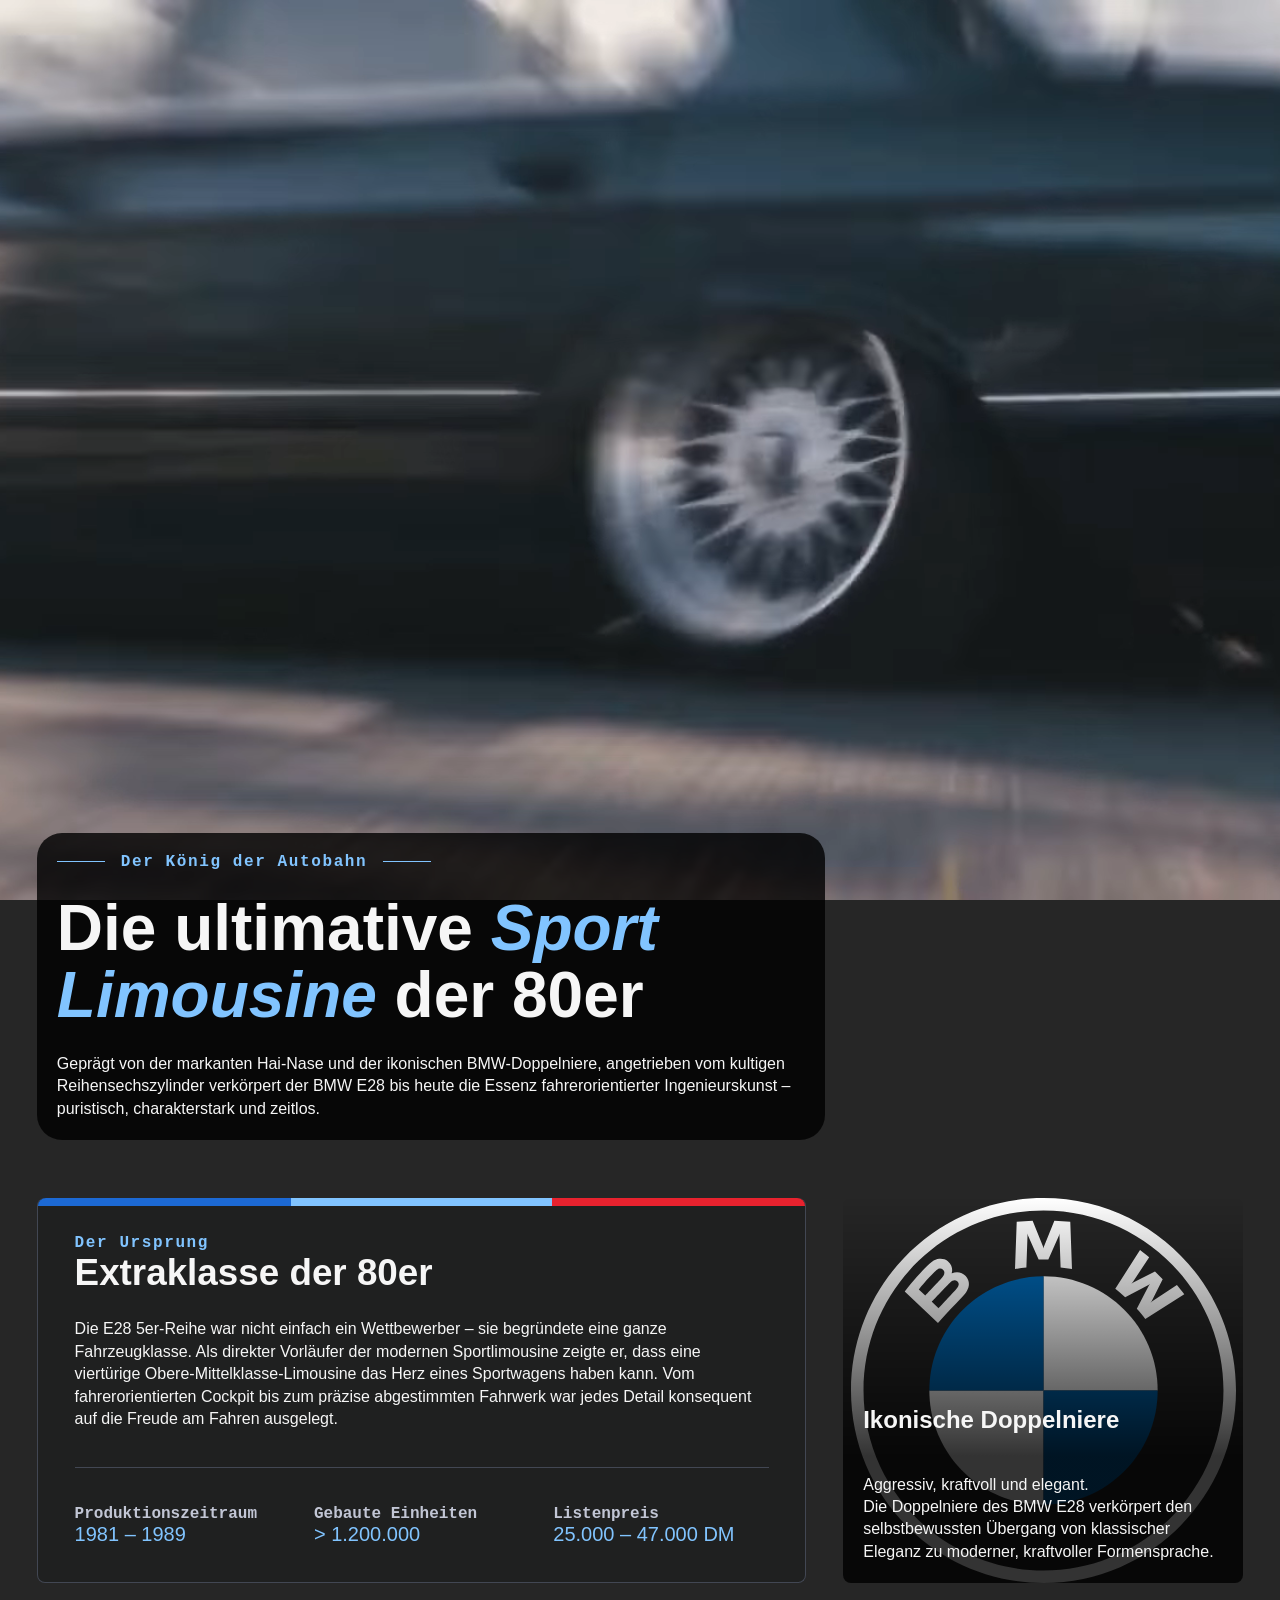
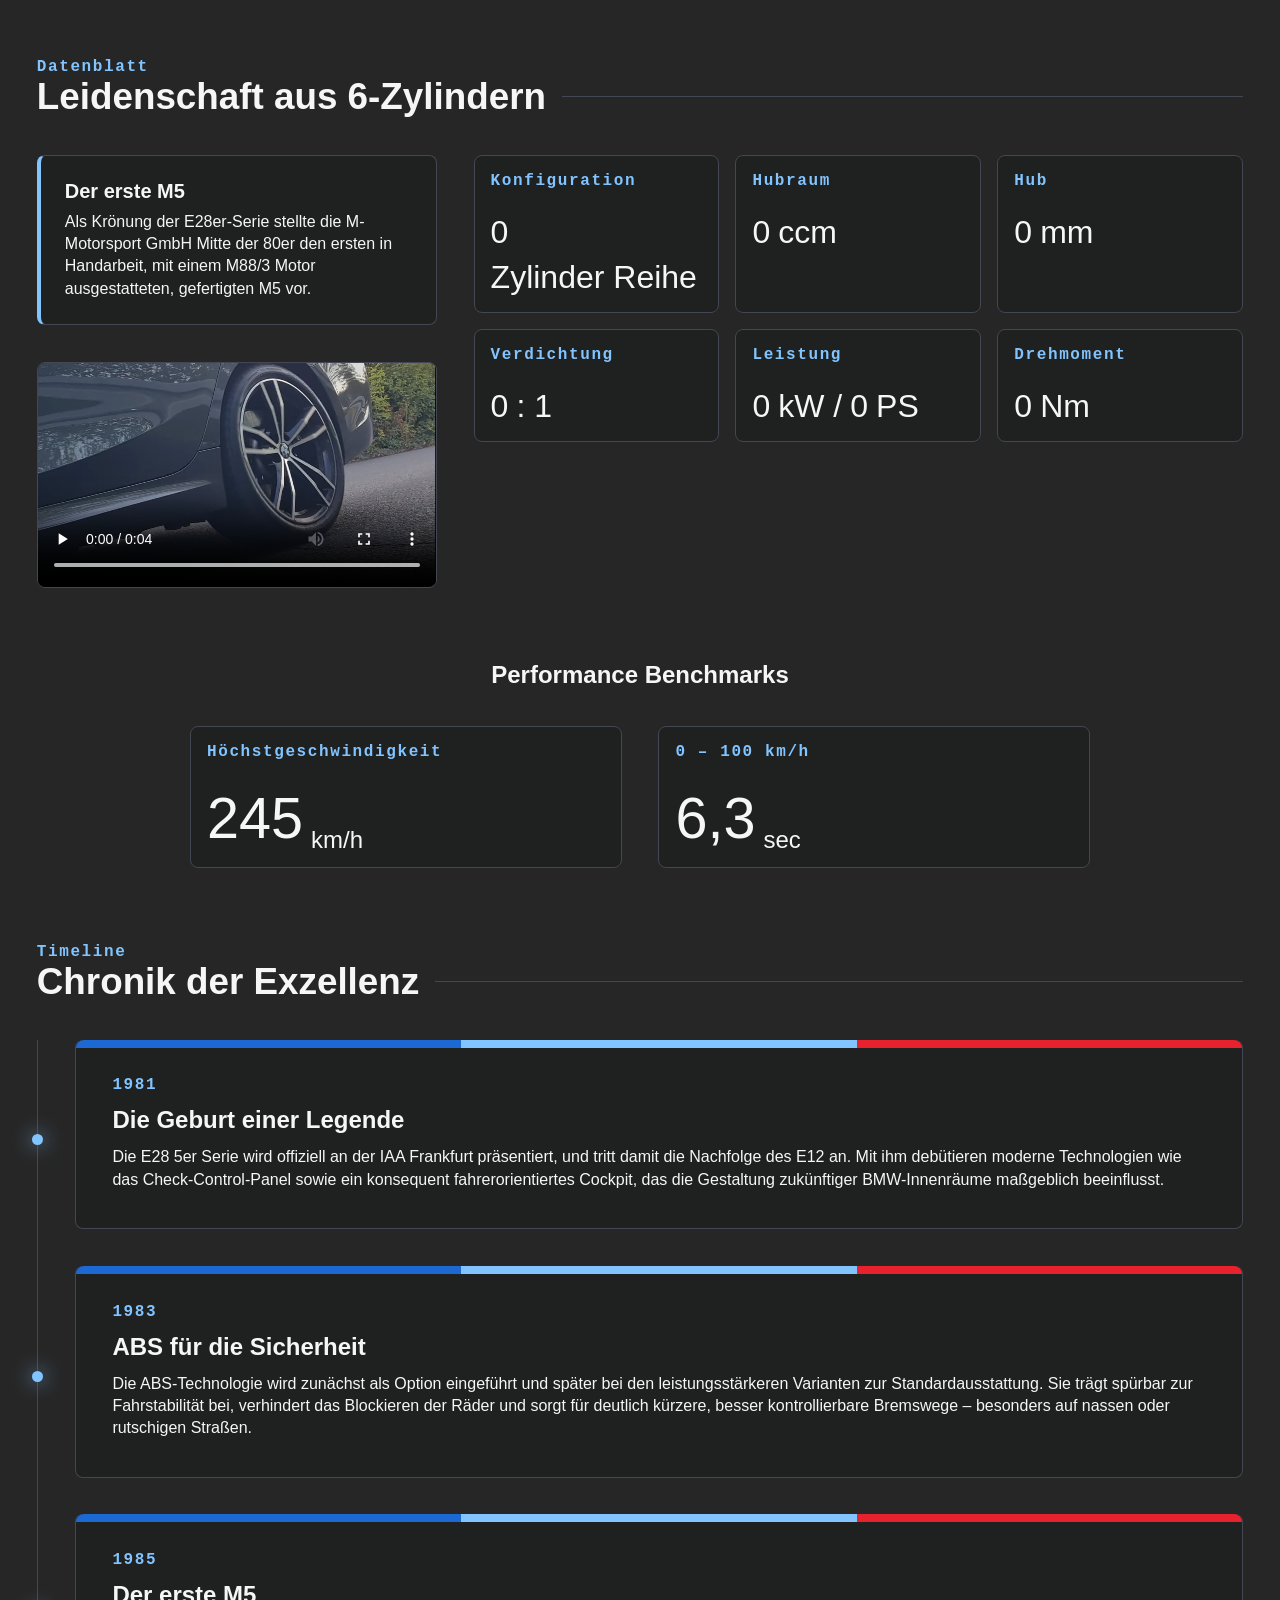
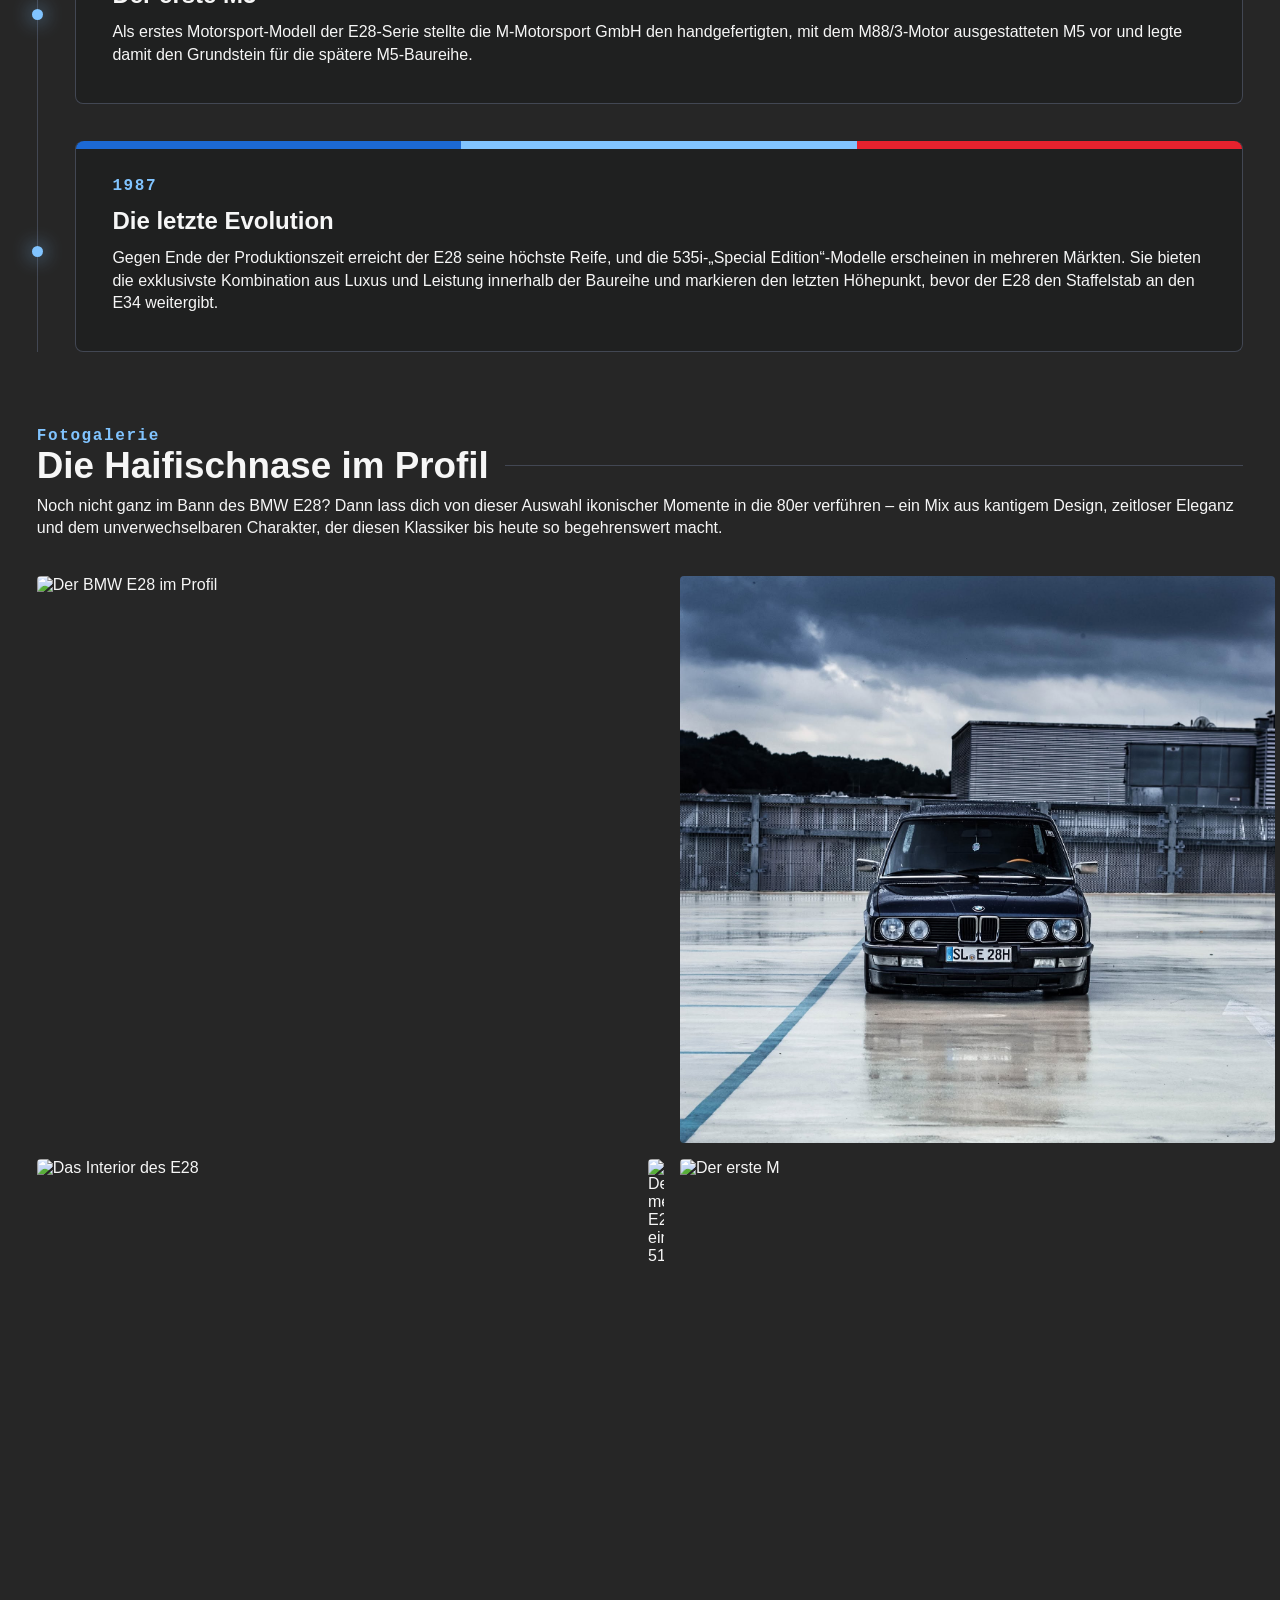
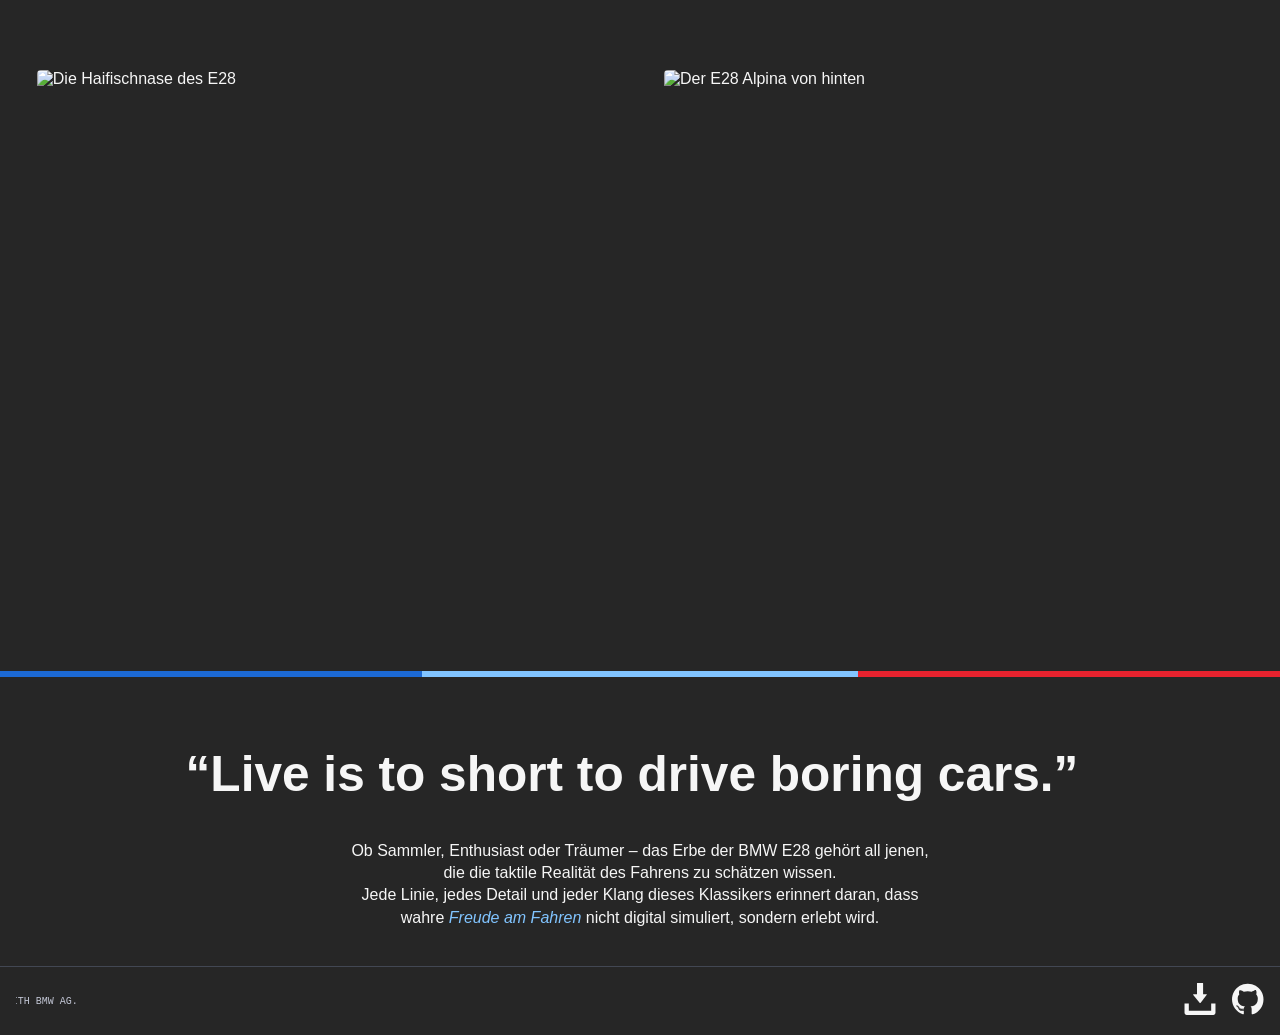
==== commit c420fe20: "add download" ====
--- a/Jannis/index.html
+++ b/Jannis/index.html
@@ -290,7 +290,7 @@
     <footer>
         <canvas id="marquee" width="800" height="30"></canvas>
         <div>
-            <a href="./e28_specs.pdf">
+            <a href="./e28_specs.pdf" download>
                 <svg version="1.1" id="Capa_1" xmlns="http://www.w3.org/2000/svg"
                     xmlns:xlink="http://www.w3.org/1999/xlink" viewBox="0 0 29.978 29.978" xml:space="preserve">
                     <g>
--- a/Jannis/style.css
+++ b/Jannis/style.css
@@ -422,7 +422,7 @@
     background-color: var(--m-light-blue);
     position: absolute;
     top: 50%;
-    left: calc(var(--space-m) * -1 - 6px);
+    left: calc(var(--space-m) * -1 - 7px);
     filter: drop-shadow(0 0 10px var(--m-light-blue));
 }
 
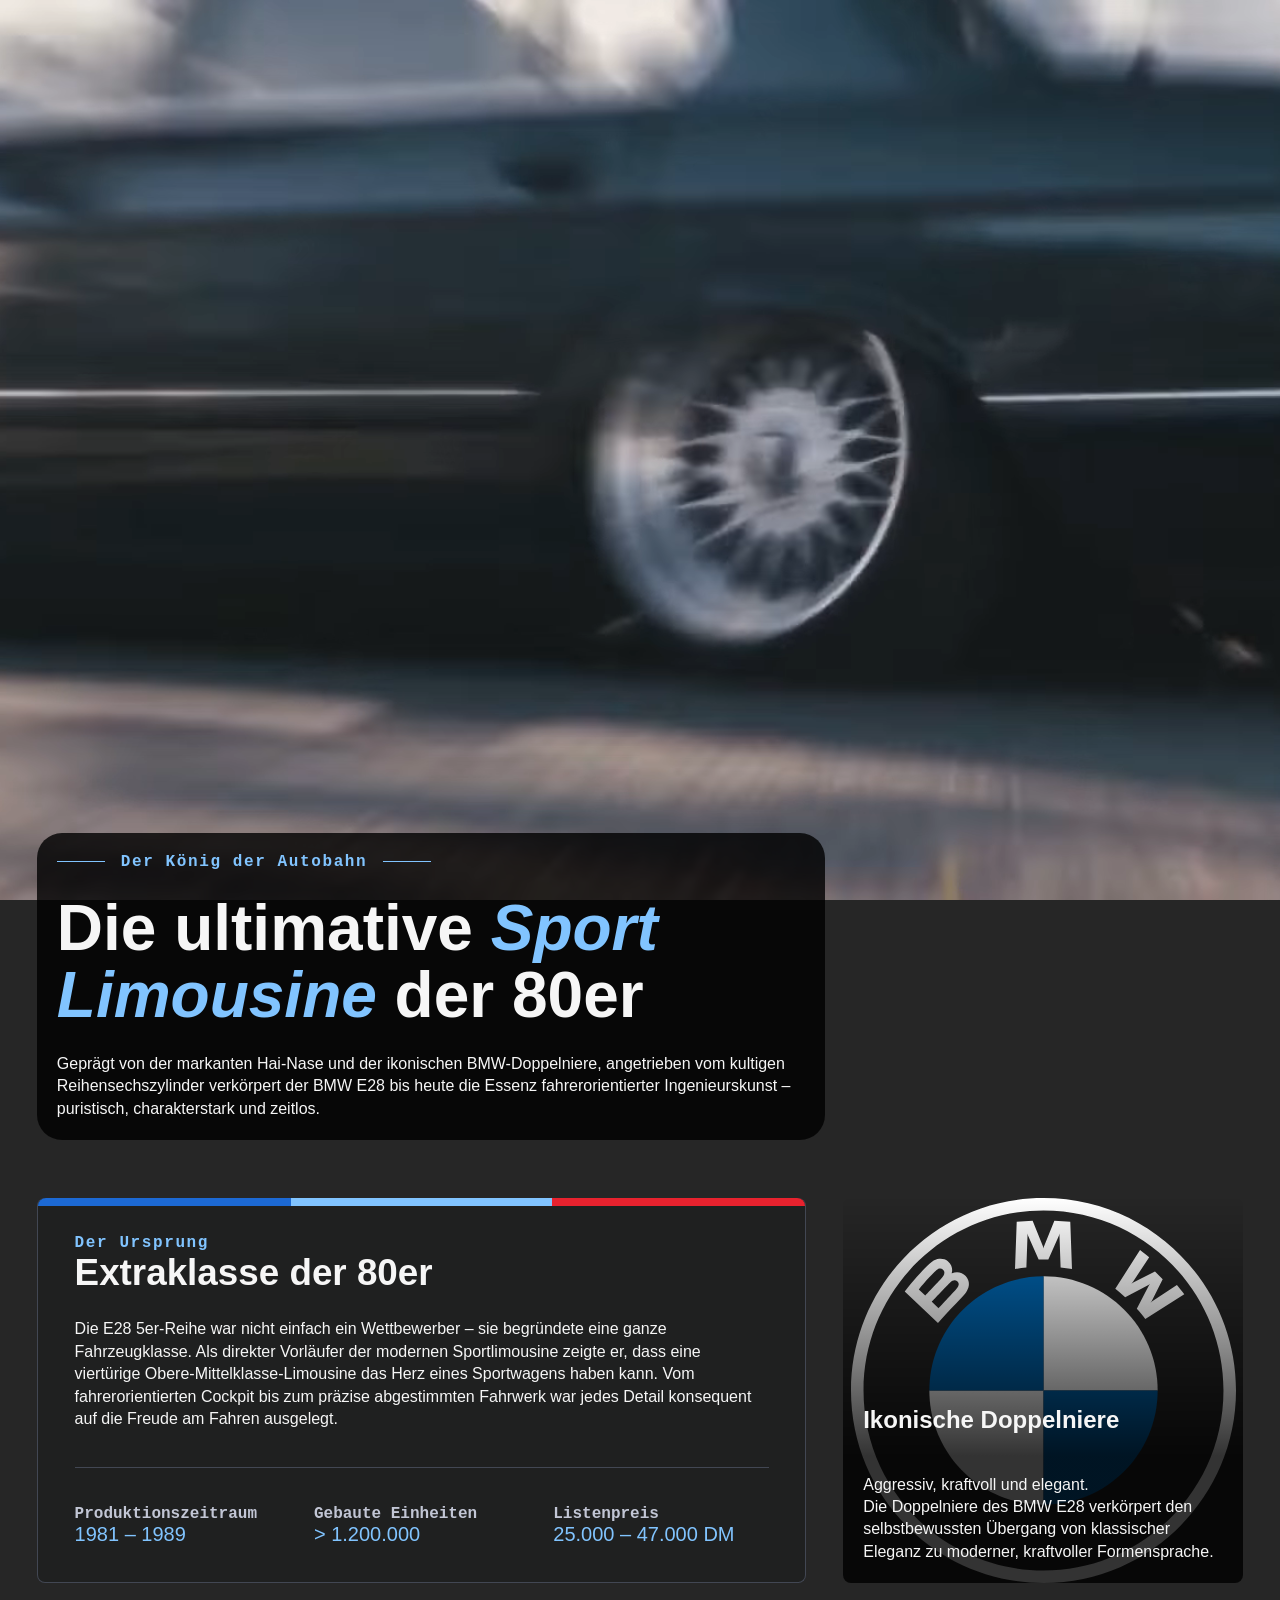
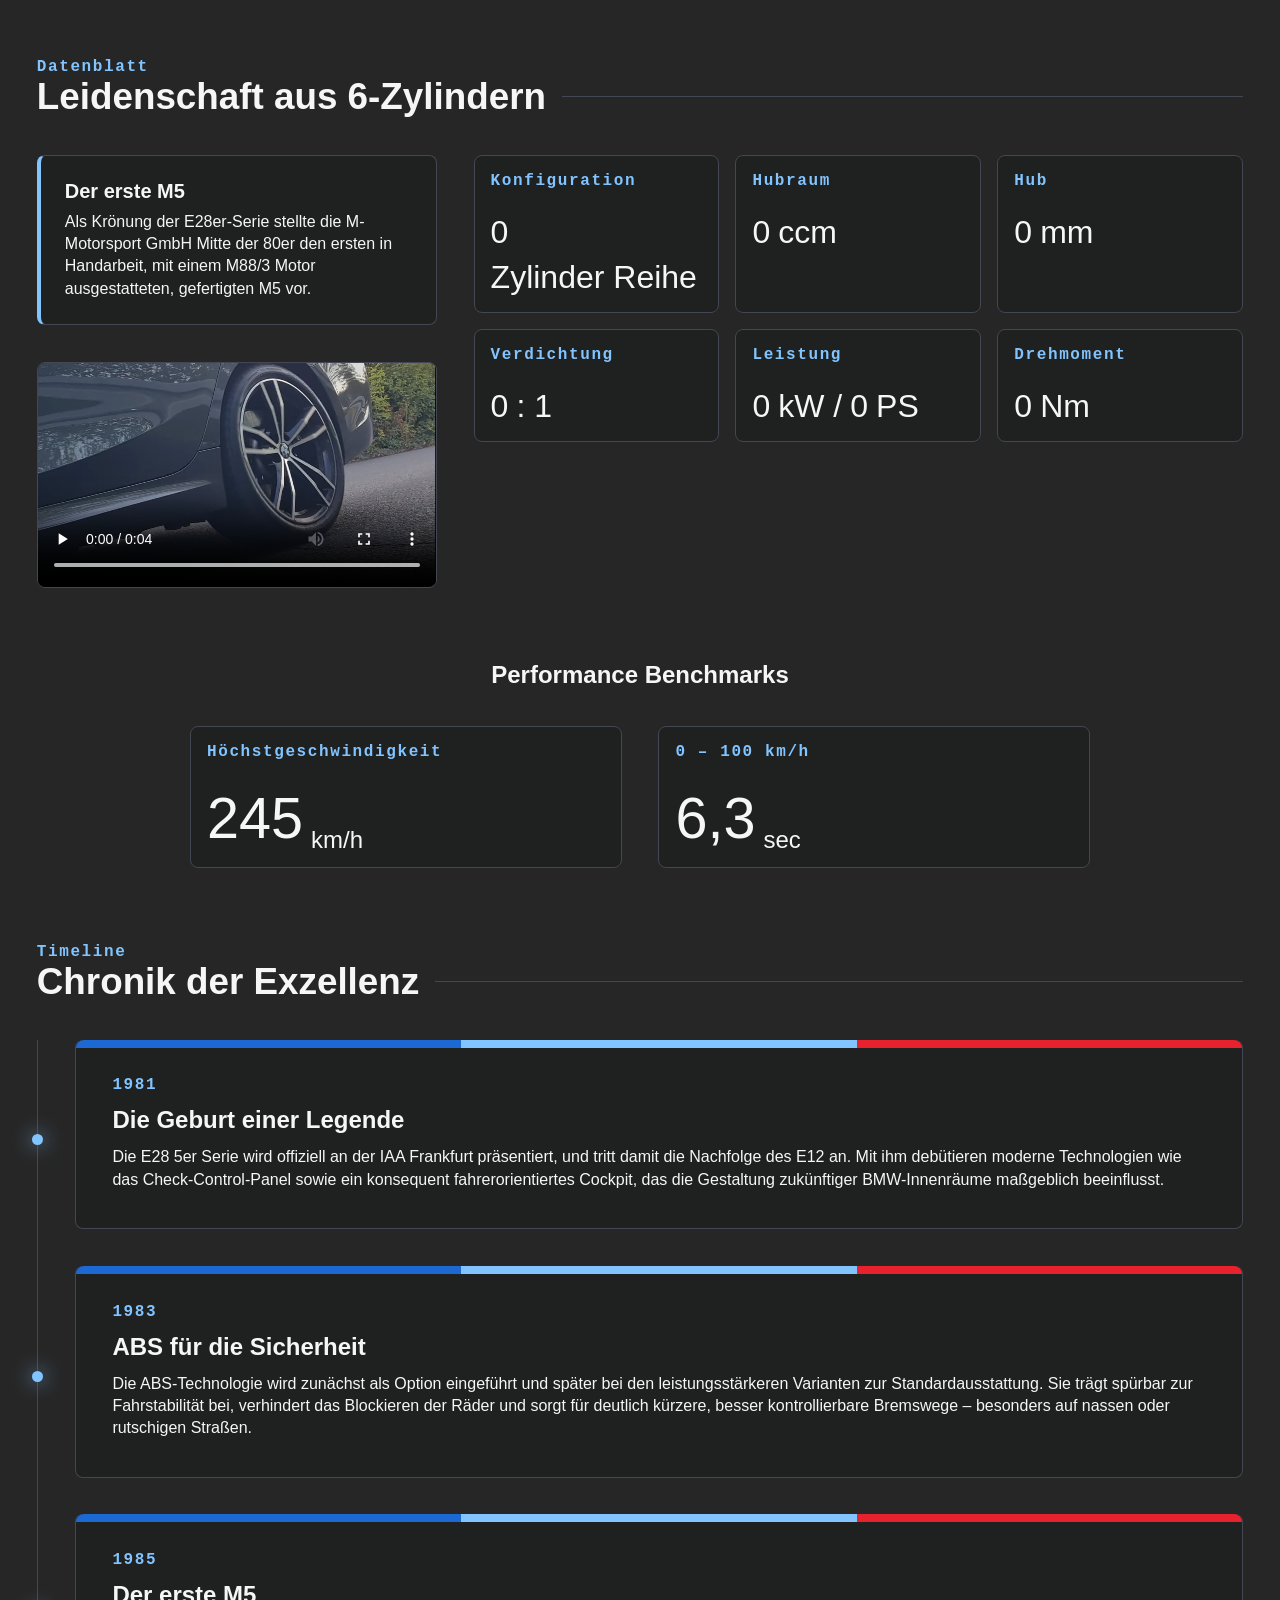
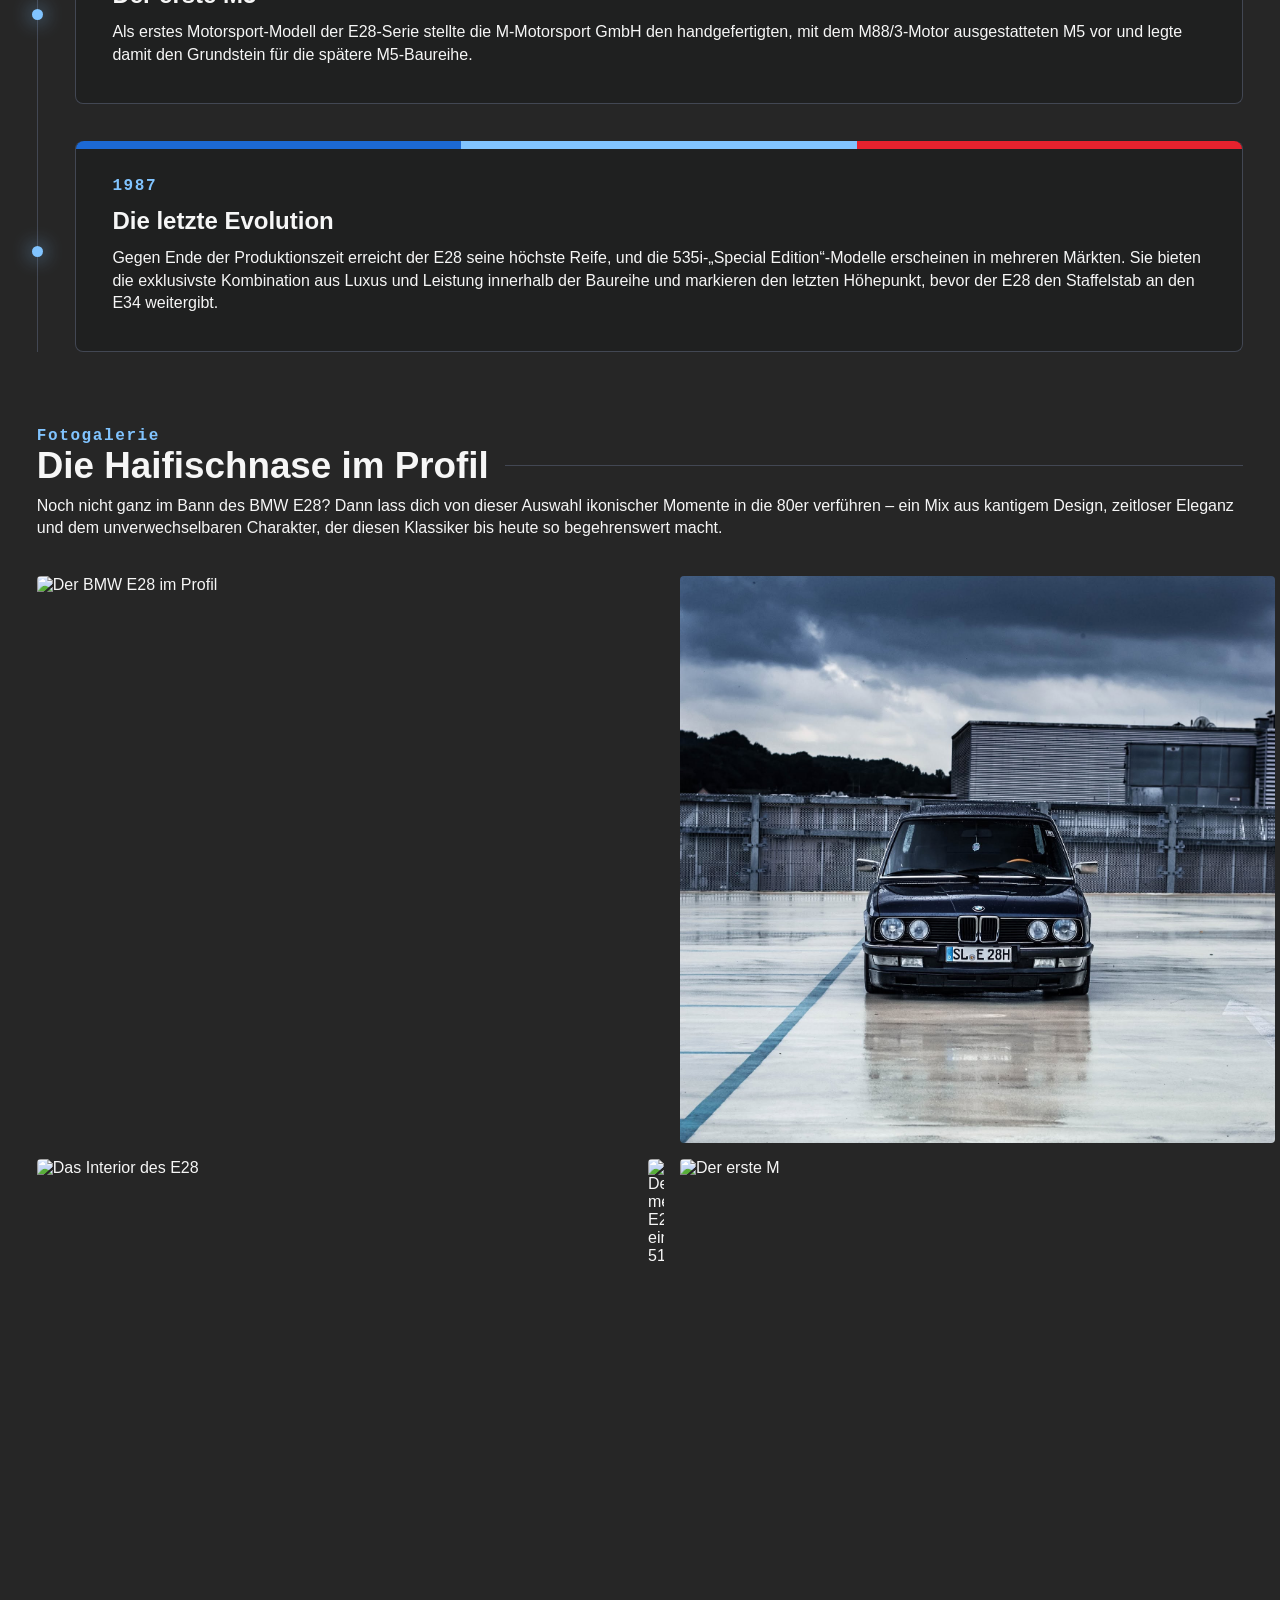
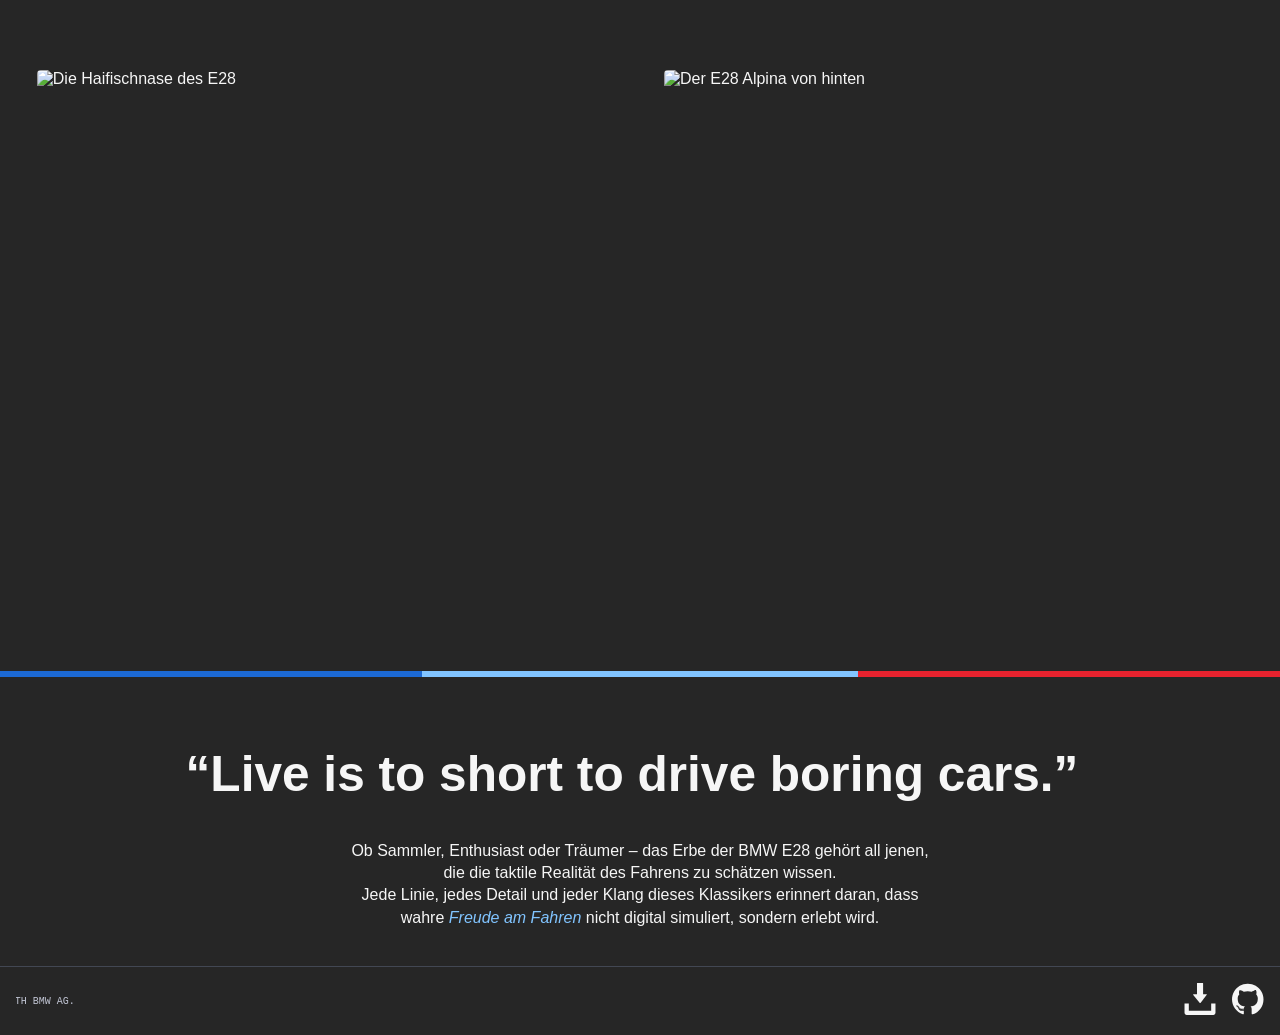
==== commit aafa835f: "remove download" ====
--- a/Jannis/index.html
+++ b/Jannis/index.html
@@ -290,7 +290,7 @@
     <footer>
         <canvas id="marquee" width="800" height="30"></canvas>
         <div>
-            <a href="./e28_specs.pdf" download>
+            <a href="./e28_specs.pdf">
                 <svg version="1.1" id="Capa_1" xmlns="http://www.w3.org/2000/svg"
                     xmlns:xlink="http://www.w3.org/1999/xlink" viewBox="0 0 29.978 29.978" xml:space="preserve">
                     <g>
